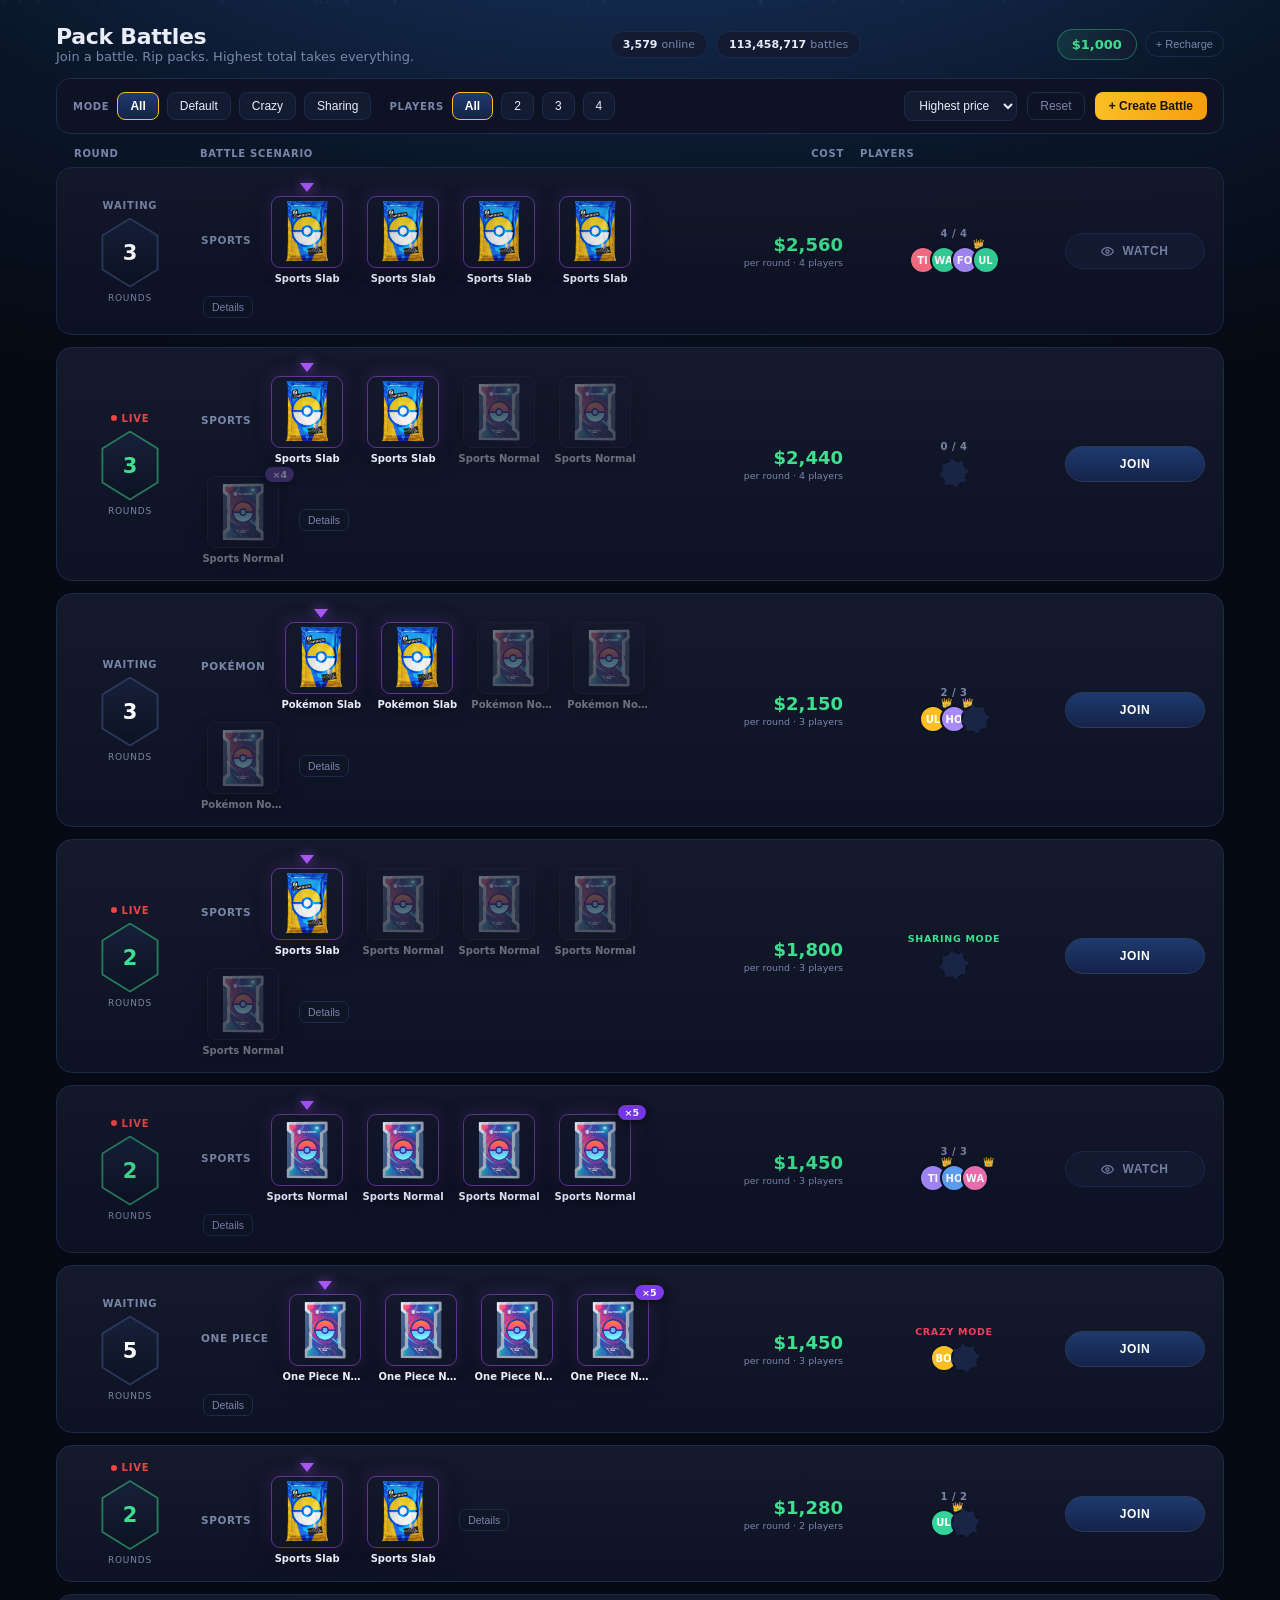
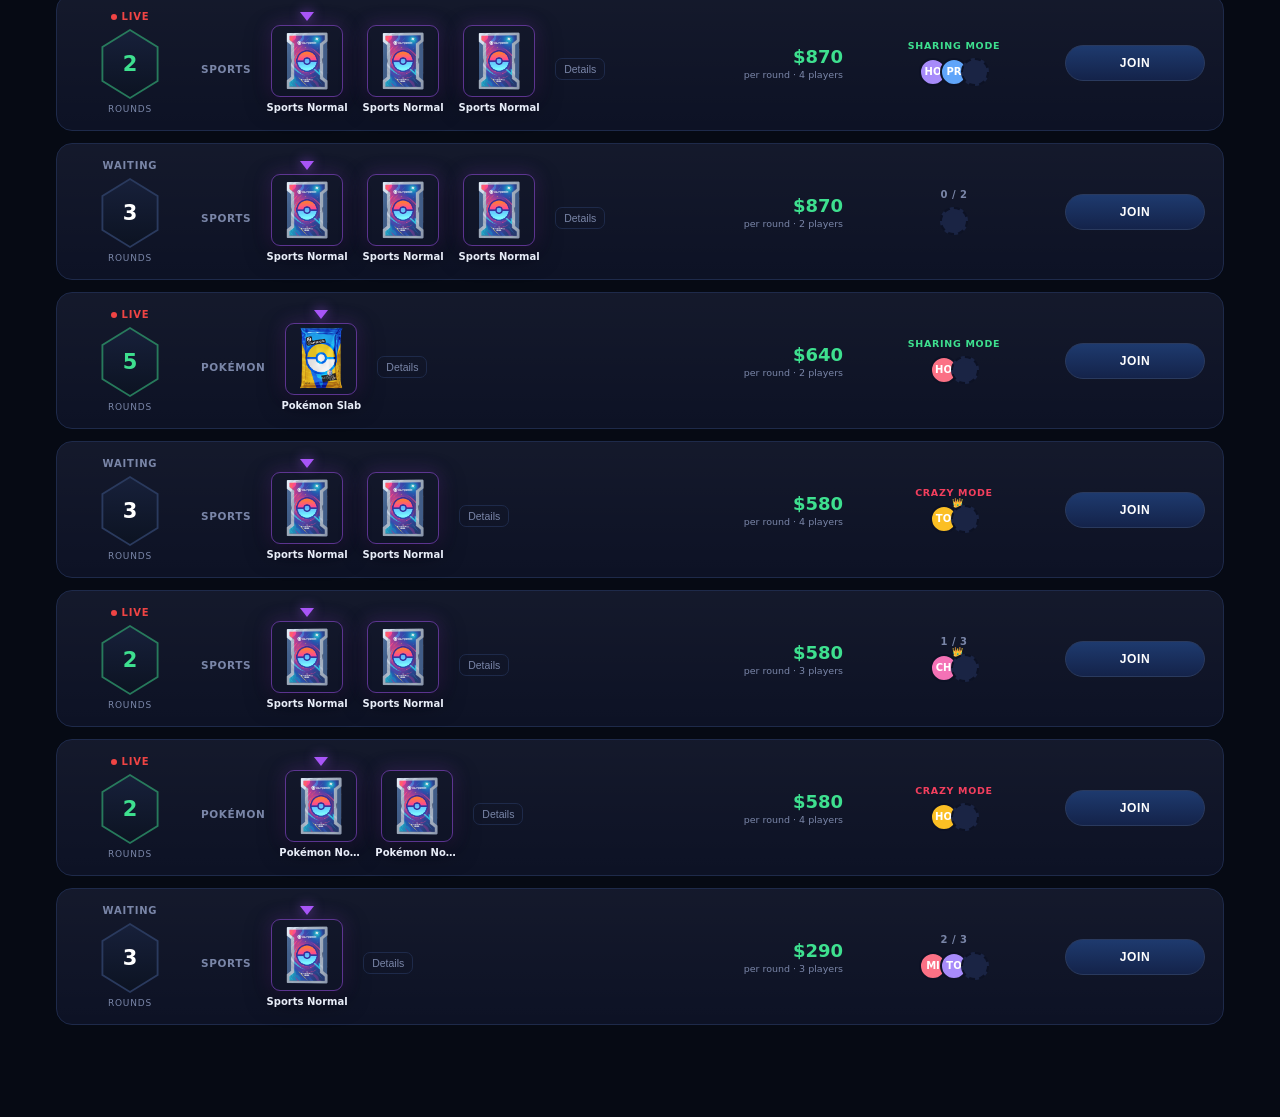
==== index.html @ 23f679aa "Create Battle (custom packs vs bots or invite room), Crazy mode lowest-total wins" ====
<!DOCTYPE html>
<html lang="en">
<head>
<meta charset="UTF-8" />
<meta name="viewport" content="width=device-width, initial-scale=1.0" />
<title>Courtyard — Pack Battles</title>
<link rel="stylesheet" href="style.css" />
</head>
<body>

<!-- Ambient background -->
<div class="ambient ambient-pokemon" id="ambient"></div>

<!-- Cinematic overlay (darken + vignette) -->
<div class="cinematic-overlay" id="cinematicOverlay"></div>

<!-- Screen-edge flash for big pulls -->
<div class="edge-flash" id="edgeFlash"></div>

<!-- CLOSER banner -->
<div class="closer-banner" id="closerBanner">CLOSER</div>

<!-- Round splash -->
<div class="round-splash" id="roundSplash"><div class="splash-text" id="splashText">ROUND 2</div></div>

<!-- Ambient particles -->
<div class="ambient-particles" id="ambientParticles"></div>

<!-- Music pulse indicator -->
<div class="music-pulse" id="musicPulse"><span style="animation-delay:0s"></span><span style="animation-delay:.2s"></span><span style="animation-delay:.4s"></span><span style="animation-delay:.1s"></span><span style="animation-delay:.3s"></span></div>

<!-- ============================================================
     LOBBY (Skin.Club-style battles list)
     ============================================================ -->
<div id="lobby">
  <div class="wrap">
    <div class="lobby-head">
      <div class="lobby-title">
        <h1>Pack Battles</h1>
        <div class="sub">Join a battle. Rip packs. Highest total takes everything.</div>
      </div>
      <div class="live-stats">
        <span class="stat-pill"><b id="statOnline">3,247</b>online</span>
        <span class="stat-pill"><b id="statBattles">113,458,703</b>battles</span>
      </div>
      <div style="display:flex;align-items:center;gap:8px;margin-left:auto">
        <span class="bankroll-pill"><span class="bankroll">$1,000</span></span>
        <button class="recharge-btn" id="rechargeBtn" title="Add $1,000 to your bankroll (POC)">+ Recharge</button>
      </div>
    </div>

    <div class="filterbar">
      <div class="fgroup" id="modeFilter">
        <span class="flabel">Mode</span>
        <button class="fbtn active" data-mode="all">All</button>
        <button class="fbtn" data-mode="default">Default</button>
        <button class="fbtn" data-mode="crazy">Crazy</button>
        <button class="fbtn" data-mode="sharing">Sharing</button>
      </div>
      <div class="fgroup" id="playersFilter">
        <span class="flabel">Players</span>
        <button class="fbtn active" data-pl="all">All</button>
        <button class="fbtn" data-pl="2">2</button>
        <button class="fbtn" data-pl="3">3</button>
        <button class="fbtn" data-pl="4">4</button>
      </div>
      <div class="sortbar">
        <select id="sortSel">
          <option value="high">Highest price</option>
          <option value="low">Lowest price</option>
          <option value="players">Most players</option>
        </select>
        <button class="reset-btn" id="resetFilters">Reset</button>
        <button class="create-btn" id="createBtn">+ Create Battle</button>
      </div>
    </div>

    <div class="btable-head"><span>Round</span><span>Battle scenario</span><span style="text-align:right">Cost</span><span>Players</span><span></span></div>
    <div id="brows"></div>
  </div>
</div>

<!-- ============================================================
     BATTLE ROOM
     ============================================================ -->
<div id="room" class="hidden">
  <div class="wrap">
    <div class="room-top">
      <button class="pf-btn" id="pfBtn">⚖ Provably Fair Data</button>
      <button class="btn ghost" id="backLobby">← Lobby</button>
      <span class="viewer-badge"><span class="dot-live"></span><span id="viewerCount">128 watching</span></span>
      <span class="bankroll-pill" style="margin-left:auto"><span class="bankroll">$1,000</span></span>
    </div>

    <div class="room-head">
      <div class="rh-block"><span class="rh-label">Rounds</span><span class="rh-value" id="rhRound">1 of 3</span></div>
      <div class="case-strip" id="caseStrip"></div>
      <div class="rh-block rh-cost"><span class="rh-label">Total cost</span><span class="rh-value" id="rhCost">$0</span></div>
    </div>

    <div class="arena cols-2" id="arena"></div>

    <div class="controls">
      <button class="btn ghost" id="autoBtn">⏸ Pause</button>
      <button class="btn ghost" id="muteBtn">🔊 Sound</button>
      <div class="speedbar">
        <button data-spd="1" class="active">1×</button>
        <button data-spd="2">2×</button>
        <button data-spd="4">Turbo</button>
      </div>
    </div>

    <div class="logwrap">
      <div class="loghead"><h3>Battle log</h3></div>
      <div class="log" id="log"></div>
    </div>
  </div>
</div>

<!-- ============================================================
     PEDESTAL (chase reveal)
     ============================================================ -->
<div class="pedestal-overlay" id="pedestalOverlay">
  <div class="pedestal-stage">
    <div class="pedestal-card" id="pedestalCard">
      <div class="slab-label-full"><span id="pedSetLabel">Pokémon TCG</span><span class="grade" id="pedGrade">10</span></div>
      <div class="card-art-area" id="pedArtArea"></div>
    </div>
    <div class="pedestal-base"></div>
    <div class="pedestal-info">
      <div class="pname-ped" id="pedName"></div>
      <div class="fmv" id="pedFMV"></div>
    </div>
  </div>
</div>

<!-- ============================================================
     ROUND RESULT BANNER
     ============================================================ -->
<div class="round-banner" id="roundBanner">
  <div class="rb-title" id="rbTitle">ROUND 1 — YOU WIN</div>
  <div class="rb-sub" id="rbSub"></div>
</div>

<!-- ============================================================
     MATCH END OVERLAY
     ============================================================ -->
<div id="overlay" class="overlay hidden">
  <div class="modal">
    <div class="big" id="ovTitle"></div>
    <div class="who" id="ovWho"></div>
    <p id="ovText"></p>
    <div class="takesall" id="ovTake"></div>
    <div id="ovBtns" style="display:flex;gap:10px;justify-content:center;margin-top:8px"></div>
  </div>
</div>

<!-- ============================================================
     BATTLE DETAILS MODAL (lobby)
     ============================================================ -->
<div id="detailModal" class="pf-wrap hidden">
  <div class="pf-panel detail-panel">
    <h3 id="detailTitle">Battle details</h3>
    <div id="detailBody"></div>
    <button class="btn ghost" id="detailClose" style="margin-top:14px">Close</button>
  </div>
</div>

<!-- ============================================================
     PROVABLY FAIR MODAL
     ============================================================ -->
<!-- CREATE BATTLE MODAL -->
<div id="createModal" class="pf-wrap hidden">
  <div class="pf-panel create-panel">
    <h2>Create Battle</h2>
    <p class="cf-sub">Pick your packs, then start instantly vs bots or open an invite room.</p>
    <div id="createBody"></div>
    <div style="display:flex;gap:10px;margin-top:16px;flex-wrap:wrap">
      <button class="btn" id="cfStart" style="margin-top:0;width:auto">Start vs Bots</button>
      <button class="btn ghost" id="cfInvite" style="width:auto;padding:14px 24px;font-size:15px">Create Invite Room</button>
    </div>
    <button class="btn ghost" id="cfClose">Cancel</button>
  </div>
</div>

<div id="pfModal" class="pf-wrap hidden">
  <div class="pf-panel">
    <h2>⚖ Provably Fair Data</h2>
    <p class="pf-seedrow">Battle seed: <code id="pfSeed">—</code></p>
    <p class="pf-note" id="pfModeNote"></p>
    <table class="pf-table">
      <thead><tr><th>Round (nonce)</th><th>Digest</th><th>Winner</th></tr></thead>
      <tbody id="pfRows"></tbody>
    </table>
    <p class="pf-note">Every card pulled in this battle is derived from <code style="background:var(--panel-2);border-radius:4px;padding:1px 5px">hash(seed + nonce)</code> — the seed is fixed before round 1 and each round uses a fresh nonce. No outcome can be altered after the fact, and every digest above can be recomputed from the pulls of that round.</p>
    <button class="btn ghost" id="pfClose">Close</button>
  </div>
</div>

<!-- Toast -->
<div class="toast" id="toast"></div>

<script src="app.js"></script>
</body>
</html>
---- style.css ----
/* ============================================================
   COURTYARD PACK BATTLES — Skin.Club-style battles UI
   (port of original cinematic CSS + new lobby/room styles)
   ============================================================ */
:root{
  --bg:#060a14; --panel:#0d1225; --panel-2:#131b33; --panel-3:#1a2444;
  --line:#1e2a4a; --line-light:#2a3a5e;
  --text:#e8edf8; --muted:#7a86a8; --green:#3ee08f;
  --a:#38bdf8; --b:#fb7185; --gold:#fbbf24; --chase-pink:#f472b6;
  --slab-border:#c8d4e6; --slab-label-bg:linear-gradient(180deg,#f0f4fa,#dce4f0);
  --shadow-deep:0 20px 60px rgba(0,0,0,.55);
}
*{box-sizing:border-box}
html,body{margin:0;height:100%}
body{
  background:var(--bg); color:var(--text);
  font-family:"Inter","Segoe UI",system-ui,-apple-system,sans-serif;
  min-height:100%; padding:0; overflow-x:hidden;
}
.wrap{max-width:1200px;margin:0 auto;padding:24px 16px 80px;position:relative;z-index:2}

/* ---------- AMBIENT BACKGROUND (category-themed) ---------- */
.ambient{position:fixed;inset:0;z-index:0;pointer-events:none;transition:background 1.2s ease,opacity .8s}
.ambient-pokemon{background:radial-gradient(ellipse 140% 90% at 50% -20%,#1a3a6e 0%,#0a1628 45%,var(--bg) 75%)}
.ambient-onepiece{background:radial-gradient(ellipse 140% 90% at 50% -20%,#4a1a1a 0%,#1a0e0e 45%,var(--bg) 75%)}
.ambient-sports{background:radial-gradient(ellipse 140% 90% at 50% -20%,#1a2a5a 0%,#0e1428 45%,var(--bg) 75%)}

/* ---------- TYPOGRAPHY ---------- */
h1{font-size:22px;font-weight:800;letter-spacing:-.3px;margin:0 0 6px}
.sub{color:var(--muted);font-size:13px;margin-bottom:20px}

/* ---------- PANELS / BUTTONS ---------- */
.card-panel{background:var(--panel);border:1px solid var(--line);border-radius:18px;padding:24px;box-shadow:var(--shadow-deep)}
.field{margin-bottom:18px}
.field label{display:block;font-size:11px;text-transform:uppercase;letter-spacing:.8px;color:var(--muted);margin-bottom:8px;font-weight:600}
.seg{display:flex;gap:6px;flex-wrap:wrap}
.seg button{flex:1;min-width:90px;background:var(--panel-2);border:1px solid var(--line);color:var(--text);
  border-radius:10px;padding:10px 14px;font-size:13px;font-weight:500;cursor:pointer;transition:.18s}
.seg button:hover{border-color:var(--line-light);background:var(--panel-3)}
.seg button.active{background:linear-gradient(180deg,#1e3a6e,#14234a);border-color:var(--gold);color:#fff;box-shadow:0 0 12px rgba(251,191,36,.15)}
.seg.small button{min-width:44px;padding:8px 0;font-variant-numeric:tabular-nums}
input[type=text]{width:100%;background:var(--panel-2);border:1px solid var(--line);color:var(--text);
  border-radius:10px;padding:10px 14px;font-size:14px;transition:border-color .2s}
input[type=text]:focus{outline:none;border-color:var(--a)}
.hint{font-size:11.5px;color:var(--muted);margin-top:6px;line-height:1.4}
.btn{background:linear-gradient(180deg,#3ee08f,#22b573);color:#06231a;border:none;border-radius:12px;
  padding:14px 24px;font-size:15px;font-weight:700;cursor:pointer;width:100%;margin-top:8px;transition:transform .15s,box-shadow .15s}
.btn:hover{transform:translateY(-1px);box-shadow:0 6px 24px rgba(62,224,143,.25)}
.btn.ghost{background:var(--panel-2);color:var(--text);border:1px solid var(--line);font-weight:500;margin-top:0;width:auto;padding:8px 14px;font-size:12px}
.btn.danger{background:#3a1420;color:#ff9db0;border:1px solid #6b2537;font-weight:600;width:auto;padding:8px 14px;font-size:12px;margin-top:0}

/* ============================================================
   LOBBY (Skin.Club battles list)
   ============================================================ */
.lobby-head{display:flex;align-items:center;gap:14px;flex-wrap:wrap;margin-bottom:14px}
.lobby-title h1{margin:0}
.lobby-title .sub{margin:0}
.live-stats{display:flex;gap:8px;margin-left:auto;flex-wrap:wrap}
.stat-pill{background:var(--panel-2);border:1px solid var(--line);border-radius:999px;padding:6px 12px;font-size:11px;color:var(--muted)}
.stat-pill b{color:var(--text);font-weight:700;margin-right:4px}

.bankroll-pill{display:flex;align-items:center;gap:8px;background:linear-gradient(90deg,rgba(62,224,143,.12),var(--panel-2));
  border:1px solid rgba(62,224,143,.35);border-radius:999px;padding:7px 14px;font-size:13px;font-weight:700;color:var(--green);
  font-variant-numeric:tabular-nums;transition:box-shadow .3s}
.bankroll-pill.bump-up{animation:bankUp .6s ease}
.bankroll-pill.bump-down{animation:bankDown .6s ease}
@keyframes bankUp{0%{box-shadow:0 0 0 0 rgba(62,224,143,.5)}100%{box-shadow:0 0 0 14px rgba(62,224,143,0)}}
@keyframes bankDown{0%{box-shadow:0 0 0 0 rgba(251,113,133,.5)}100%{box-shadow:0 0 0 14px rgba(251,113,133,0)}}
.recharge-btn{background:none;border:1px solid var(--line);color:var(--muted);border-radius:999px;padding:6px 10px;font-size:11px;cursor:pointer}
.recharge-btn:hover{border-color:var(--green);color:var(--green)}

/* ---------- FILTER BAR ---------- */
.filterbar{display:flex;align-items:center;gap:18px;flex-wrap:wrap;background:var(--panel);border:1px solid var(--line);
  border-radius:14px;padding:12px 16px;margin-bottom:14px}
.fgroup{display:flex;align-items:center;gap:8px}
.fgroup .flabel{font-size:10px;text-transform:uppercase;letter-spacing:.7px;color:var(--muted);font-weight:700}
.fbtn{background:var(--panel-2);border:1px solid var(--line);color:var(--text);border-radius:8px;padding:6px 12px;font-size:12px;cursor:pointer;transition:.15s}
.fbtn:hover{border-color:var(--line-light)}
.fbtn.active{background:linear-gradient(180deg,#1e3a6e,#14234a);border-color:var(--gold);color:#fff;font-weight:700}
.sortbar{display:flex;align-items:center;gap:10px;margin-left:auto}
.sortbar select{background:var(--panel-2);border:1px solid var(--line);color:var(--text);border-radius:8px;padding:6px 10px;font-size:12px}
.reset-btn{background:none;border:1px solid var(--line);color:var(--muted);border-radius:8px;padding:6px 12px;font-size:12px;cursor:pointer}
.reset-btn:hover{border-color:var(--b);color:var(--b)}

/* ---------- BATTLE TABLE ---------- */
.btable-head,.brow{display:grid;grid-template-columns:110px 1fr 130px 190px 140px;gap:16px;align-items:center}
.btable-head{padding:0 18px 8px;font-size:10px;text-transform:uppercase;letter-spacing:.7px;color:var(--muted);font-weight:700}
.brow{background:linear-gradient(180deg,rgba(255,255,255,.03),transparent),var(--panel);border:1px solid var(--line);border-radius:16px;
  padding:16px 18px;margin-bottom:12px;cursor:pointer;transition:border-color .2s,transform .15s,box-shadow .2s}
.brow:hover{border-color:var(--line-light);transform:translateY(-1px);box-shadow:0 10px 34px rgba(0,0,0,.4)}
.brow.locked{opacity:.95}

/* status column + hexagon round badge */
.b-status{display:flex;flex-direction:column;align-items:center;gap:2px}
.b-live{font-size:10px;font-weight:800;text-transform:uppercase;letter-spacing:.8px;color:#ef4444;display:inline-flex;align-items:center;gap:5px}
.b-live::before{content:"";width:6px;height:6px;border-radius:50%;background:#ef4444;animation:livePulse 2s ease infinite}
.b-waiting{font-size:10px;font-weight:800;text-transform:uppercase;letter-spacing:.8px;color:var(--muted)}
.hex{--hex:polygon(50% 0%,96% 25%,96% 75%,50% 100%,4% 75%,4% 25%);width:62px;height:70px;position:relative;
  display:flex;align-items:center;justify-content:center;margin-top:5px}
.hex::before{content:"";position:absolute;inset:0;background:var(--line-light);clip-path:var(--hex)}
.brow.live .hex::before{background:rgba(62,224,143,.5)}
.hex::after{content:"";position:absolute;inset:2px;background:linear-gradient(180deg,#17203a,#0c1322);clip-path:var(--hex)}
.hex span{position:relative;z-index:1;font-size:21px;font-weight:800;color:#fff}
.brow.live .hex span{color:var(--green)}
.hex-cap{font-size:9px;text-transform:uppercase;letter-spacing:.8px;color:var(--muted);margin-top:3px}

/* case tiles */
.b-scenario{display:flex;align-items:center;gap:12px;flex-wrap:wrap;min-width:0;padding-top:12px}
.scat{font-size:10.5px;font-weight:700;text-transform:uppercase;letter-spacing:.6px;color:var(--muted);margin-right:2px}
.case-tile{position:relative;display:flex;flex-direction:column;align-items:center;gap:5px;width:84px;transition:transform .15s}
.case-tile img{width:72px;height:72px;object-fit:cover;border-radius:9px;border:1px solid var(--line);
  box-shadow:0 8px 20px rgba(0,0,0,.5)}
.case-tile:not(.top){opacity:.42;filter:saturate(.55)}
.case-tile.top img{border-color:rgba(168,85,247,.5);box-shadow:0 8px 24px rgba(0,0,0,.55),0 0 18px rgba(168,85,247,.25)}
.tile-caret{position:absolute;top:-13px;left:50%;transform:translateX(-50%);width:0;height:0;z-index:2;
  border-left:7px solid transparent;border-right:7px solid transparent;border-top:9px solid #a855f7;
  filter:drop-shadow(0 0 6px rgba(168,85,247,.7))}
.qty-badge{position:absolute;top:-9px;right:-9px;z-index:2;background:#7c3aed;color:#fff;font-size:9.5px;font-weight:800;
  border-radius:999px;padding:2px 7px;box-shadow:0 2px 10px rgba(0,0,0,.6)}
.case-name{font-size:10px;font-weight:600;color:var(--text);white-space:nowrap;overflow:hidden;text-overflow:ellipsis;max-width:100%}
.details-btn{background:none;border:1px solid var(--line);color:var(--muted);border-radius:7px;font-size:10.5px;padding:4px 8px;cursor:pointer;margin-left:2px}
.details-btn:hover{border-color:var(--a);color:var(--a)}

.b-cost{text-align:right;font-variant-numeric:tabular-nums}
.b-cost .amt{font-size:18px;font-weight:800;color:var(--green)}
.b-cost .per{display:block;font-size:9.5px;color:var(--muted);margin-top:2px}

/* players column */
.b-players{display:flex;flex-direction:column;align-items:center;gap:7px}
.pfill{font-size:10px;color:var(--muted);letter-spacing:.5px;font-weight:600}
.mode-tag{font-size:9.5px;font-weight:800;text-transform:uppercase;letter-spacing:.7px}
.mode-tag.crazy{color:#f43f5e}
.mode-tag.sharing{color:var(--green)}
.avatars{display:flex;align-items:center}
.avatar{width:28px;height:28px;border-radius:50%;display:flex;align-items:center;justify-content:center;font-size:10px;font-weight:800;
  color:#fff;border:2px solid var(--panel);margin-left:-7px;position:relative}
.avatar:first-child{margin-left:0}
.avatar .crown{position:absolute;top:-9px;right:-7px;font-size:9px}
.avatar.empty{background:var(--panel-3)!important;border-style:dashed;color:transparent}

/* action button */
.action-btn{display:flex;align-items:center;justify-content:center;gap:8px;width:100%;
  background:linear-gradient(180deg,#1e3a6e,#14234a);border:1px solid var(--line-light);color:#fff;border-radius:999px;
  padding:10px 18px;font-size:12px;font-weight:700;text-transform:uppercase;letter-spacing:.6px;cursor:pointer;transition:.15s}
.action-btn.join:hover{box-shadow:0 0 14px rgba(62,224,143,.3);border-color:var(--green)}
.action-btn.watch{background:var(--panel-2);color:var(--muted);border-color:var(--line)}
.action-btn.watch:hover{color:var(--text);border-color:var(--line-light)}

/* ---------- DETAILS MODAL ---------- */
.detail-panel h3{margin:0 0 10px;font-size:15px}
.detail-row{display:flex;justify-content:space-between;font-size:13px;padding:7px 0;border-bottom:1px solid var(--line)}
.detail-row span:first-child{color:var(--muted)}
.mode-desc{font-size:12px;color:var(--muted);line-height:1.5;margin:12px 0;padding:10px 12px;background:var(--panel-2);border-radius:10px}

/* ---------- LOOT TABLE (battle details) ---------- */
#detailModal .pf-panel{max-width:680px}
.loot-block{margin-bottom:18px}
.loot-head{display:flex;align-items:center;gap:10px;font-size:13px;font-weight:700;margin-bottom:8px}
.loot-head img{width:42px;height:42px;object-fit:cover;border-radius:8px;border:1px solid var(--line)}
.loot-price{margin-left:auto;color:var(--green);font-variant-numeric:tabular-nums}
.loot-table{background:var(--panel-2);border:1px solid var(--line);border-radius:12px;overflow:hidden}
.loot-row{display:grid;grid-template-columns:104px 64px 96px 1fr;gap:10px;align-items:center;padding:8px 12px;font-size:12px}
.loot-row+.loot-row{border-top:1px solid var(--line)}
.loot-row.head{font-size:9.5px;text-transform:uppercase;letter-spacing:.6px;color:var(--muted);font-weight:700;background:rgba(255,255,255,.02)}
.loot-rar{display:flex;align-items:center;gap:6px;font-weight:700}
.loot-rar .dot{width:8px;height:8px;border-radius:50%;flex:none}
.loot-pct{font-variant-numeric:tabular-nums;font-weight:700;text-align:right}
.loot-range{color:var(--muted);font-variant-numeric:tabular-nums;text-align:right}
.loot-imgs{display:flex;align-items:center;gap:5px;overflow:hidden}
.loot-img{width:34px;height:46px;object-fit:cover;border-radius:5px;border:1px solid var(--line-light);background:#0b1220}
.loot-chip{font-size:9.5px;font-weight:700;color:var(--text);background:rgba(255,255,255,.05);border:1px solid var(--line-light);
  border-radius:6px;padding:4px 6px;white-space:nowrap;overflow:hidden;text-overflow:ellipsis}
.loot-ev{font-size:11px;color:var(--muted);margin-top:6px;font-variant-numeric:tabular-nums}

/* ---------- INVITE / HOSTED ---------- */
.invite-row{display:flex;align-items:center;gap:8px;flex-wrap:wrap;background:rgba(251,191,36,.08);border:1px solid rgba(251,191,36,.3);
  border-radius:10px;padding:10px 12px;margin-bottom:14px;font-size:12px}
.invite-row code{background:var(--panel-2);border:1px solid var(--line);border-radius:6px;padding:3px 8px;color:var(--gold);font-weight:700;letter-spacing:.5px}
.invite-note{width:100%;color:var(--muted);font-size:11px;margin-top:2px}
.brow.hosted{border-color:rgba(251,191,36,.45)}
.brow.hosted .hex-cap{color:var(--gold)}

/* ---------- CREATE BATTLE ---------- */
.create-btn{background:linear-gradient(90deg,#fbbf24,#f59e0b);border:none;color:#1a1204;border-radius:8px;padding:7px 14px;
  font-size:12px;font-weight:800;cursor:pointer;transition:.15s}
.create-btn:hover{box-shadow:0 0 16px rgba(251,191,36,.4)}
.cf-sub{color:var(--muted);font-size:12.5px;margin:0 0 14px}
.cf-group{display:flex;align-items:center;gap:12px;margin-bottom:12px}
.cf-label{font-size:10px;text-transform:uppercase;letter-spacing:.7px;color:var(--muted);font-weight:700;width:130px;flex:none}
.cf-btns{display:flex;gap:6px;flex-wrap:wrap}
.cf-row{display:flex;align-items:center;gap:8px;margin-bottom:8px}
.cf-row select{background:var(--panel-2);border:1px solid var(--line);color:var(--text);border-radius:8px;padding:7px 10px;font-size:12px}
.cf-x{color:var(--muted);font-weight:700}
.stepper{display:flex;align-items:center;border:1px solid var(--line);border-radius:8px;overflow:hidden}
.stepper button{background:var(--panel-2);border:none;color:var(--text);width:28px;height:30px;font-size:14px;cursor:pointer}
.stepper button:hover{background:var(--panel-3)}
.stepper span{min-width:30px;text-align:center;font-size:12px;font-weight:700;font-variant-numeric:tabular-nums}
.cf-del{background:none;border:1px solid var(--line);color:var(--muted);border-radius:8px;width:30px;height:30px;cursor:pointer}
.cf-del:hover{border-color:var(--b);color:var(--b)}
.cf-add{white-space:nowrap;flex:none}
.cf-summary{font-size:12px;color:var(--muted);background:var(--panel-2);border-radius:10px;padding:10px 12px;margin-bottom:4px;font-variant-numeric:tabular-nums}
.cf-summary b{color:var(--green)}

/* ============================================================
   BATTLE ROOM
   ============================================================ */
.room-top{display:flex;align-items:center;gap:10px;margin-bottom:14px;flex-wrap:wrap}
.pf-btn{background:var(--panel-2);border:1px solid var(--line-light);color:var(--text);border-radius:9px;padding:8px 14px;font-size:12px;font-weight:600;cursor:pointer}
.pf-btn:hover{border-color:var(--gold);color:var(--gold)}
.room-head{display:flex;align-items:center;gap:18px;flex-wrap:wrap;background:var(--panel);border:1px solid var(--line);
  border-radius:14px;padding:12px 16px;margin-bottom:16px}
.rh-block{display:flex;flex-direction:column;gap:2px}
.rh-label{font-size:9.5px;text-transform:uppercase;letter-spacing:.7px;color:var(--muted);font-weight:700}
.rh-value{font-size:14px;font-weight:800;font-variant-numeric:tabular-nums}
.case-strip{display:flex;gap:8px;flex-wrap:wrap;flex:1;min-width:200px}
.chip{display:inline-flex;align-items:center;gap:6px;background:var(--panel-2);border:1px solid var(--line);border-radius:8px;padding:4px 8px 4px 4px}
.chip img{width:26px;height:32px;object-fit:cover;border-radius:4px}
.chip .cname{font-size:11.5px;font-weight:600;white-space:nowrap}
.chip .qty{font-size:9px;font-weight:800;color:var(--gold);background:rgba(251,191,36,.12);border-radius:4px;padding:1px 4px;margin-left:2px}
.case-strip .chip{cursor:default}
.rh-cost{text-align:right;margin-left:auto}
.rh-cost .rh-value{color:var(--gold);font-size:17px}

/* ---------- ARENA LAYOUT (N players) ---------- */
.arena{display:grid;gap:14px;align-items:stretch}
.arena.cols-2{grid-template-columns:1fr 130px 1fr}
.arena.cols-3{grid-template-columns:repeat(3,1fr)}
.arena.cols-4{grid-template-columns:repeat(4,minmax(0,1fr))}
@media(max-width:1000px){.arena.cols-4{grid-template-columns:repeat(2,1fr)}}
@media(max-width:820px){.arena.cols-3,.arena.cols-4{grid-template-columns:1fr 1fr}}
@media(max-width:640px){.arena.cols-2,.arena.cols-3,.arena.cols-4{grid-template-columns:1fr}}

.player{background:var(--panel);border:1px solid var(--line);border-radius:18px;padding:16px;display:flex;flex-direction:column;min-height:360px;position:relative;overflow:hidden}
.player.lead{border-color:rgba(251,191,36,.5);box-shadow:0 0 0 2px rgba(251,191,36,.2),0 0 40px rgba(251,191,36,.08)}
.player.chaseflash{animation:chaseflash .8s ease}
@keyframes chaseflash{0%{box-shadow:0 0 0 5px rgba(251,191,36,.9),0 0 60px rgba(251,191,36,.4)}100%{box-shadow:none}}
.pname{font-size:13px;font-weight:700;display:flex;justify-content:space-between;align-items:center;gap:8px}
.pname .dot{width:10px;height:10px;border-radius:50%;display:inline-block;margin-right:8px;box-shadow:0 0 8px currentColor}
.pa{color:var(--a)} .pb{color:var(--b)} .pc{color:#a78bfa} .pd{color:#fbbf24}
.pname .crown-mini{font-size:11px}
.streak-badge{font-size:10px;font-weight:800;color:var(--gold);background:rgba(251,191,36,.12);border-radius:6px;padding:2px 7px;font-variant-numeric:tabular-nums}
.round-total{font-size:34px;font-weight:900;margin-top:10px;font-variant-numeric:tabular-nums;letter-spacing:.5px;text-shadow:0 2px 8px rgba(0,0,0,.5)}
.cum{color:var(--muted);font-size:11.5px;margin-top:2px}
.packs-left{margin-top:8px;font-size:11px;color:var(--muted);letter-spacing:.3px}

/* ---------- BOT STAGE ---------- */
.bot-stage{position:relative;height:170px;display:flex;align-items:center;justify-content:center;margin-bottom:6px}
.bot-pack{position:relative;width:92px;height:118px;border-radius:10px;overflow:hidden;box-shadow:0 8px 32px rgba(0,0,0,.5)}
.bot-pack img{width:100%;height:100%;object-fit:cover}
.bot-pack.ripping{animation:idleFloat 1s ease-in-out infinite}
.bot-stage .bot-tag{position:absolute;bottom:-4px;background:rgba(6,10,20,.85);border:1px solid var(--line);border-radius:7px;
  padding:3px 9px;font-size:10px;color:var(--muted);font-weight:600}

/* ============================================================
   PACK VISUALS — Real Product Images with Cut-Open Animation
   ============================================================ */
.pack-stage{position:relative;height:170px;display:flex;align-items:center;justify-content:center;margin-bottom:6px}
.pack{position:relative;width:120px;height:154px;border-radius:12px;z-index:1;perspective:800px;overflow:visible}

/* --- Pack IMAGE (full product photo as body) --- */
.pack-img{
  position:absolute;inset:0;border-radius:12px;overflow:hidden;z-index:1;
  box-shadow:0 8px 32px rgba(0,0,0,.5),0 2px 8px rgba(0,0,0,.3);
}
.pack-img img{width:100%;height:100%;object-fit:cover;border-radius:12px}

/* --- Pack LID (top portion that peels off — clips same image) --- */
.pack-lid{
  position:absolute;top:0;left:0;right:0;height:13%;border-radius:12px 12px 4px 4px;z-index:5;
  transform-origin:bottom center;transform-style:preserve-3d;overflow:hidden;
}
.pack-lid img{width:100%;height:auto;aspect-ratio:120/154;display:block;margin-top:0}

/* --- Pack BODY (bottom portion that stays — shows full image) --- */
.pack-body{
  position:absolute;top:12%;left:0;right:0;bottom:0;border-radius:4px 4px 12px 12px;z-index:2;
  overflow:hidden;box-shadow:0 8px 32px rgba(0,0,0,.5);
}
.pack-body img{width:100%;height:auto;aspect-ratio:120/154;display:block;margin-top:-17.5%}

/* --- Shimmer overlay (subtle foil effect on image) --- */
.shimmer{
  position:absolute;inset:-50%;width:200%;height:200%;
  background:linear-gradient(45deg,transparent 40%,rgba(255,255,255,.06) 45%,rgba(255,255,255,.1) 50%,rgba(255,255,255,.06) 55%,transparent 60%);
  animation:shimmerMove 4s ease-in-out infinite;transform:rotate(25deg);pointer-events:none;z-index:3;
}
@keyframes shimmerMove{0%,100%{transform:translateX(-30%) rotate(25deg)}50%{transform:translateX(30%) rotate(25deg)}}

/* --- Pack tag overlay --- */
.pack .tag-overlay{position:absolute;inset:0;display:flex;flex-direction:column;align-items:center;justify-content:center;z-index:10;
  font-weight:900;font-size:11px;letter-spacing:1.5px;color:#fff;text-shadow:0 1px 4px rgba(0,0,0,.7);transition:opacity .3s;pointer-events:none}
.pack .tag-overlay small{font-size:8px;font-weight:600;letter-spacing:.5px;opacity:.8;margin-top:4px}

/* --- Pack idle float --- */
.pack:not(.split):not(.bursting){animation:idleFloat 3s ease-in-out infinite}
@keyframes idleFloat{0%,100%{transform:translateY(0) rotate(0deg)}50%{transform:translateY(-4px) rotate(.5deg)}}

/* --- Pre-rip glow --- */
.pack.pre-rip{animation:idleFloat 3s ease-in-out infinite, preRipGlow 1.2s ease-in-out}
@keyframes preRipGlow{0%{filter:brightness(1)}50%{filter:brightness(1.4) drop-shadow(0 0 20px rgba(255,200,50,.4))}100%{filter:brightness(1)}}

/* --- CUT ANIMATION: lid peels off from top --- */
.pack.shake{animation:shake .35s ease}
@keyframes shake{0%,100%{transform:rotate(0) scale(1)}25%{transform:rotate(-3deg) translateX(-3px) scale(1.02)}50%{transform:rotate(3deg) translateX(3px) scale(1.03)}75%{transform:rotate(-2deg) scale(1.01)}}

.pack.split .pack-lid{
  animation:lidPeel .8s cubic-bezier(.3,1,.4,1) forwards;
}
@keyframes lidPeel{
  0%{transform:rotateX(0) translateY(0);opacity:1}
  30%{transform:rotateX(-20deg) translateY(-6px)}
  100%{transform:rotateX(-75deg) translateY(-40px) scale(.9);opacity:0}
}
.pack.split .pack-body{
  animation:bodyReveal .5s ease-out forwards;
}
@keyframes bodyReveal{
  0%{filter:brightness(1)}
  40%{filter:brightness(1.3)}
  100%{filter:brightness(1)}
}
/* Burst flash at cut line */
.pack.bursting::after{content:"";position:absolute;left:50%;top:13%;width:160px;height:40px;border-radius:50%;
  background:radial-gradient(ellipse,rgba(255,255,255,.5) 0%,transparent 70%);transform:translate(-50%,-50%) scale(0);opacity:1;z-index:8;animation:cutFlash .4s ease-out forwards}
@keyframes cutFlash{0%{transform:translate(-50%,-50%) scale(0);opacity:.9}100%{transform:translate(-50%,-50%) scale(2.5);opacity:0}}

/* ============================================================
   GRADED SLAB CARD FRAME (CGC/PSA Style)
   ============================================================ */
.hand{margin-top:12px;display:flex;flex-direction:column;gap:8px;overflow:auto;max-height:340px;padding-right:4px}
.hand::-webkit-scrollbar{width:4px}
.hand::-webkit-scrollbar-thumb{background:var(--line);border-radius:2px}

.cardrow{display:flex;align-items:center;gap:10px;background:var(--panel-2);
  border:1px solid var(--line);border-left:3px solid var(--c,#888);border-radius:10px;padding:8px 10px;
  animation:cardIn .5s cubic-bezier(.2,.85,.2,1)}
@keyframes cardIn{from{opacity:0;transform:translateY(-14px) scale(.92)}to{opacity:1;transform:none}}

/* --- Slab holder (mini version in hand) --- */
.slab-mini{position:relative;width:52px;height:62px;border-radius:6px;overflow:hidden;flex:none;
  background:#1a2030;border:1.5px solid var(--slab-border);box-shadow:0 2px 8px rgba(0,0,0,.4)}
.slab-mini .slab-label{position:absolute;top:0;left:0;right:0;height:16px;background:var(--slab-label-bg);
  display:flex;align-items:center;padding:0 4px;font-size:5.5px;font-weight:700;color:#3a4a6a;z-index:2}
.slab-mini .slab-art{position:absolute;top:16px;left:0;right:0;bottom:0;display:flex;align-items:center;justify-content:center;overflow:hidden}
.slab-mini .slab-art img{width:100%;height:100%;object-fit:cover}
.slab-mini .slab-art .mono{font-weight:900;font-size:20px;color:#fff;text-shadow:0 1px 3px #000}

/* --- Rarity tier animations --- */
.cardrow.t-uncommon{animation:cardInU .5s cubic-bezier(.2,.85,.2,1)}
.cardrow.t-rare{animation:cardInR .65s cubic-bezier(.2,.9,.2,1.05)}
.cardrow.t-epic{animation:cardInE .75s cubic-bezier(.2,.9,.2,1.08);box-shadow:0 0 16px -2px var(--c),0 0 40px -8px var(--c)}
.cardrow.t-chase{animation:cardInC 1s cubic-bezier(.18,1.1,.22,1.1);box-shadow:0 0 20px 0 var(--c),0 0 50px -4px var(--c)}
@keyframes cardInU{from{opacity:0;transform:translateY(12px) scale(.94)}to{opacity:1;transform:none}}
@keyframes cardInR{0%{opacity:0;transform:translateY(18px) scale(.88);filter:brightness(1.8)}45%{opacity:1}100%{opacity:1;transform:none;filter:brightness(1)}}
@keyframes cardInE{0%{opacity:0;transform:translateY(22px) scale(.84)}35%{opacity:1;transform:scale(1.05)}100%{transform:none}}
@keyframes cardInC{0%{opacity:0;transform:translateY(28px) scale(.78)}30%{opacity:1}45%{transform:scale(1.08)}62%{transform:scale(.99)}100%{transform:none}}

.cardrow .nm{flex:1;font-size:12px;font-weight:600;line-height:1.35;overflow:hidden;text-overflow:ellipsis}
.cardrow .rar{font-size:9px;text-transform:uppercase;letter-spacing:.5px;font-weight:700}
.val{font-variant-numeric:tabular-nums;font-weight:800;color:var(--green);white-space:nowrap;font-size:13px}
.val.pop{animation:pop .5s ease}
@keyframes pop{0%{transform:scale(1.4);filter:brightness(1.5)}100%{transform:scale(1)}}
.cardrow.big{border-left-color:var(--gold);background:linear-gradient(90deg,rgba(251,191,36,.15),var(--panel-2))}
.cardrow.big .val{color:var(--gold)}

/* --- Latest-pull highlight (bot grids) --- */
.cardrow.latest{border-color:var(--gold);box-shadow:0 0 12px rgba(251,191,36,.25)}

/* ============================================================
   PEDESTAL DISPLAY (Chase-tier full reveal)
   ============================================================ */
.pedestal-overlay{position:fixed;inset:0;z-index:100;display:flex;align-items:center;justify-content:center;
  background:rgba(4,6,12,.85);backdrop-filter:blur(6px);opacity:0;pointer-events:none;transition:opacity .4s}
.pedestal-overlay.active{opacity:1;pointer-events:auto}
.pedestal-stage{position:relative;display:flex;flex-direction:column;align-items:center;gap:20px}
.pedestal-card{position:relative;width:220px;height:300px;border-radius:14px;overflow:hidden;
  background:#0a0f1e;border:2px solid var(--slab-border);box-shadow:0 20px 60px rgba(0,0,0,.6),0 0 40px rgba(251,191,36,.15);
  animation:pedestalRise .8s cubic-bezier(.2,1.2,.3,1) forwards}
@keyframes pedestalRise{0%{transform:translateY(60px) scale(.7);opacity:0}100%{transform:translateY(0) scale(1);opacity:1}}
.pedestal-card .slab-label-full{position:absolute;top:0;left:0;right:0;height:42px;background:var(--slab-label-bg);
  display:flex;align-items:center;padding:0 10px;font-size:10px;font-weight:700;color:#3a4a6a;z-index:2}
.pedestal-card .slab-label-full .grade{margin-left:auto;font-size:18px;font-weight:900;color:#1a2a4a}
.pedestal-card .card-art-area{position:absolute;top:42px;left:0;right:0;bottom:0;display:flex;align-items:center;justify-content:center;background:#0d1525}
.pedestal-card .card-art-area img{width:90%;height:85%;object-fit:cover;border-radius:6px}
.pedestal-card .card-art-area .mono{font-weight:900;font-size:60px;color:#fff;text-shadow:0 2px 8px #000}
.pedestal-base{width:180px;height:36px;border-radius:50%;background:radial-gradient(ellipse,rgba(200,212,230,.15) 0%,transparent 70%);
  position:relative;margin-top:-10px}
.pedestal-base::after{content:"";position:absolute;inset:8px 40px;border-radius:50%;background:linear-gradient(180deg,rgba(200,212,230,.08),transparent)}
.pedestal-info{text-align:center}
.pedestal-info .pname-ped{font-size:16px;font-weight:700;margin-bottom:4px}
.pedestal-info .fmv{font-size:22px;font-weight:900;color:var(--gold);font-variant-numeric:tabular-nums}

/* ============================================================
   VS COLUMN / ROUND INFO
   ============================================================ */
.vs{display:flex;flex-direction:column;align-items:center;justify-content:center;text-align:center;padding:0 4px}
.vs .sign{font-size:48px;font-weight:900;background:linear-gradient(180deg,var(--a),var(--b));
  -webkit-background-clip:text;background-clip:text;color:transparent;letter-spacing:2px;text-shadow:none}
.score{display:flex;gap:12px;font-size:32px;font-weight:900;margin-top:8px}
.score span{color:var(--muted)} .score .a{color:var(--a)} .score .b{color:var(--b)}
.roundlbl{font-size:11px;color:var(--muted);margin-top:8px;text-transform:uppercase;letter-spacing:.7px}
.leader-tag{margin-top:8px;font-size:11px;color:var(--gold);min-height:14px;font-weight:600}

/* ---------- LOG ---------- */
.logwrap{margin-top:18px;background:var(--panel);border:1px solid var(--line);border-radius:16px;padding:14px}
.loghead{display:flex;justify-content:space-between;align-items:center;margin-bottom:10px}
.loghead h3{margin:0;font-size:12px;text-transform:uppercase;letter-spacing:.7px;color:var(--muted)}
.log{max-height:260px;overflow:auto;display:flex;flex-direction:column;gap:5px;padding-right:4px}
.log::-webkit-scrollbar{width:3px}
.log::-webkit-scrollbar-thumb{background:var(--line);border-radius:2px}
.logrow{display:flex;align-items:center;gap:8px;font-size:12px;background:var(--panel-2);border-radius:7px;padding:6px 9px}
.tagname{font-weight:700;white-space:nowrap;overflow:hidden;text-overflow:ellipsis}
.logrow .lnm{flex:1;overflow:hidden;text-overflow:ellipsis;white-space:nowrap}
.logrow .lval{color:var(--green);font-weight:700;font-variant-numeric:tabular-nums}
.lognote{display:flex;justify-content:center;font-size:12px;color:var(--gold);padding:3px;font-style:italic}

/* ---------- CONTROLS ---------- */
.controls{display:flex;gap:10px;flex-wrap:wrap;margin-top:18px;align-items:center}
.speedbar{display:flex;gap:6px;margin-left:auto}
.speedbar button{background:var(--panel-2);border:1px solid var(--line);color:var(--muted);border-radius:8px;padding:6px 9px;font-size:12px;cursor:pointer;transition:.15s}
.speedbar button.active{color:#fff;border-color:var(--gold)}

/* ---------- OVERLAY (Match End) ---------- */
.overlay{position:fixed;inset:0;background:rgba(4,6,12,.8);backdrop-filter:blur(4px);
  display:flex;align-items:center;justify-content:center;padding:20px;z-index:50}
.modal{background:var(--panel);border:1px solid var(--line-light);border-radius:20px;padding:32px;max-width:480px;text-align:center;animation:cardIn .4s ease;box-shadow:var(--shadow-deep)}
.modal .big{font-size:28px;font-weight:900;margin-bottom:8px}
.modal .who{color:var(--gold);font-size:15px;font-weight:600}
.modal p{color:var(--muted);margin:12px 0;font-size:14px;line-height:1.5}
.modal .takesall{font-size:22px;color:var(--green);font-weight:900;margin:16px 0}
.hidden{display:none!important}

/* ---------- PARTICLES ---------- */
.particle{position:fixed;z-index:99;pointer-events:none;border-radius:50%;will-change:transform,opacity}

/* ============================================================
   CINEMATIC EFFECTS — Screen Darken, Zoom, Flash, Closer
   ============================================================ */
.cinematic-overlay{position:fixed;inset:0;z-index:40;pointer-events:none;opacity:0;transition:opacity .5s ease}
.cinematic-overlay.active{opacity:1}
.cinematic-overlay::before{content:"";position:absolute;inset:0;background:radial-gradient(ellipse 60% 50% at 50% 40%,transparent 30%,rgba(4,6,12,.85) 100%)}
.cinematic-overlay::after{content:"";position:absolute;inset:0;background:radial-gradient(ellipse 40% 35% at 50% 40%,transparent 20%,rgba(4,6,12,.95) 80%);opacity:0}
.cinematic-overlay.deep::after{opacity:1}

/* --- Pack zoom during cinematic --- */
.pack-stage.zoomed .pack{transform:scale(1.35)!important;transition:transform .5s cubic-bezier(.2,1,.3,1)}

/* --- Screen-edge flash (big pulls) --- */
.edge-flash{position:fixed;inset:0;z-index:45;pointer-events:none;opacity:0}
.edge-flash.active{animation:edgeFlash .6s ease-out}
@keyframes edgeFlash{0%{opacity:1;box-shadow:inset 0 0 80px 20px rgba(251,191,36,.4)}100%{opacity:0;box-shadow:inset 0 0 80px 20px transparent}}
.edge-flash.chase.active{animation:edgeFlashChase .8s ease-out}
@keyframes edgeFlashChase{0%{opacity:1;box-shadow:inset 0 0 120px 40px rgba(244,114,182,.5)}100%{opacity:0;box-shadow:inset 0 0 120px 40px transparent}}

/* --- CLOSER banner --- */
.closer-banner{position:fixed;top:12%;left:50%;transform:translateX(-50%) scale(0);z-index:48;pointer-events:none;
  font-size:42px;font-weight:900;letter-spacing:4px;text-transform:uppercase;
  background:linear-gradient(90deg,var(--a),var(--gold),var(--b));-webkit-background-clip:text;background-clip:text;color:transparent;
  filter:drop-shadow(0 2px 12px rgba(251,191,36,.4))}
.closer-banner.show{animation:closerPop 1.2s cubic-bezier(.2,1.5,.3,1) forwards}
@keyframes closerPop{0%{transform:translateX(-50%) scale(0);opacity:0}30%{transform:translateX(-50%) scale(1.1);opacity:1}70%{transform:translateX(-50%) scale(1);opacity:1}100%{transform:translateX(-50%) scale(.95);opacity:0}}

/* --- AMBIENT FLOATING PARTICLES (CSS-only) --- */
.ambient-particles{position:fixed;inset:0;z-index:1;pointer-events:none;overflow:hidden}
.ambient-particles span{position:absolute;width:3px;height:3px;border-radius:50%;background:rgba(255,255,255,.15);
  animation:particleDrift linear infinite}
@keyframes particleDrift{0%{transform:translateY(100vh) scale(0);opacity:0}10%{opacity:1}90%{opacity:1}100%{transform:translateY(-10vh) scale(1);opacity:0}}

/* --- PACK RESISTANCE HOLD (brief pause before peel) --- */
.pack.resist .pack-lid{animation:resistJitter .4s ease}
@keyframes resistJitter{0%,100%{transform:translateY(0)}25%{transform:translateY(-2px)}50%{transform:translateY(1px)}75%{transform:translateY(-1px)}}

/* ============================================================
   NEW FEATURES — Stack, Sticker, Card Back, Splash, Viewer,
   Heat Glow, 3D Tilt, Cascade, Music Pulse
   ============================================================ */
.pack-stack{position:absolute;right:-14px;top:8px;z-index:0;display:flex;flex-direction:column-reverse;gap:2px}
.pack-stack .stack-pack{width:36px;height:46px;border-radius:5px;overflow:hidden;opacity:.7;transform:scale(.9);box-shadow:0 2px 8px rgba(0,0,0,.4)}
.pack-stack .stack-pack img{width:100%;height:100%;object-fit:cover}

/* --- SEALED STICKER (peels with lid) --- */
.sealed-sticker{position:absolute;top:4px;right:6px;width:28px;height:18px;border-radius:3px;z-index:6;
  background:linear-gradient(135deg,rgba(200,220,255,.3),rgba(255,255,255,.15));border:1px solid rgba(255,255,255,.3);
  display:flex;align-items:center;justify-content:center;font-size:6px;font-weight:800;letter-spacing:.5px;color:rgba(255,255,255,.7);text-transform:uppercase}

/* --- CARD BACK FLIP --- */
.cardrow .slab-mini{position:relative}
.cardrow .card-back{position:absolute;inset:0;border-radius:6px;background:linear-gradient(135deg,#1a3a6e,#0e2a5a);
  display:flex;align-items:center;justify-content:center;font-size:18px;z-index:5;transition:transform .4s,opacity .4s}
.cardrow .card-back.flipped{transform:rotateY(90deg);opacity:0}

/* --- ROUND SPLASH --- */
.round-splash{position:fixed;inset:0;z-index:46;display:flex;align-items:center;justify-content:center;pointer-events:none;opacity:0}
.round-splash.active{animation:roundSplash 1.5s cubic-bezier(.2,1,.3,1) forwards}
@keyframes roundSplash{0%{opacity:0;transform:scale(2)}20%{opacity:1;transform:scale(1)}80%{opacity:1;transform:scale(1)}100%{opacity:0;transform:scale(.9)}}
.round-splash .splash-text{font-size:64px;font-weight:900;letter-spacing:6px;text-transform:uppercase;
  background:linear-gradient(90deg,var(--a),var(--gold),var(--b));-webkit-background-clip:text;background-clip:text;color:transparent;
  filter:drop-shadow(0 2px 12px rgba(251,191,36,.3))}

/* --- LIVE VIEWER COUNTER --- */
.viewer-badge{display:flex;align-items:center;gap:5px;font-size:11px;color:var(--muted);font-weight:500}
.viewer-badge .dot-live{width:6px;height:6px;border-radius:50%;background:#ef4444;animation:livePulse 2s ease infinite}
@keyframes livePulse{0%,100%{opacity:1}50%{opacity:.4}}

/* --- RARITY HEAT GLOW (pack intensifies) --- */
.pack.heat-1{filter:brightness(1.05)}
.pack.heat-2{filter:brightness(1.1) drop-shadow(0 0 8px rgba(255,160,0,.2))}
.pack.heat-3{filter:brightness(1.15) drop-shadow(0 0 14px rgba(255,100,0,.35))}
.pack.heat-4{filter:brightness(1.2) drop-shadow(0 0 20px rgba(255,50,0,.5))}

/* --- MOUSE TRACKING 3D TILT --- */
.pack.tiltable{transition:transform .1s ease-out}

/* --- MATCH-END CARD CASCADE --- */
.cascade-card{position:fixed;z-index:60;pointer-events:none;border-radius:8px;overflow:hidden;
  box-shadow:0 4px 20px rgba(0,0,0,.5)}

/* --- AMBIENT MUSIC (visual pulse indicator) --- */
.music-pulse{position:fixed;bottom:12px;left:50%;transform:translateX(-50%);z-index:4;display:flex;gap:3px;align-items:flex-end;height:16px}
.music-pulse span{width:3px;background:var(--gold);border-radius:1px;animation:musicBar 1.2s ease-in-out infinite alternate}
@keyframes musicBar{0%{height:4px}100%{height:14px}}

/* ============================================================
   ROUND RESULT BANNER (between rounds)
   ============================================================ */
.round-banner{position:fixed;top:38%;left:50%;transform:translate(-50%,-50%) scale(.8);z-index:47;pointer-events:none;
  background:rgba(10,15,30,.92);border:1px solid var(--line-light);border-radius:18px;padding:22px 34px;text-align:center;
  opacity:0;transition:opacity .3s,transform .3s;box-shadow:var(--shadow-deep)}
.round-banner.show{opacity:1;transform:translate(-50%,-50%) scale(1)}
.round-banner .rb-title{font-size:24px;font-weight:900;letter-spacing:1px}
.round-banner .rb-title.win{color:var(--green)}
.round-banner .rb-title.lose{color:var(--b)}
.round-banner .rb-sub{font-size:12px;color:var(--muted);margin-top:6px;font-variant-numeric:tabular-nums}

/* ============================================================
   PROVABLY FAIR MODAL
   ============================================================ */
.pf-wrap{position:fixed;inset:0;z-index:80;background:rgba(4,6,12,.75);backdrop-filter:blur(4px);
  display:flex;align-items:center;justify-content:center;padding:20px}
.pf-panel{background:var(--panel);border:1px solid var(--line-light);border-radius:18px;padding:26px;max-width:520px;width:100%;
  box-shadow:var(--shadow-deep);text-align:left;max-height:calc(100vh - 40px);overflow-y:auto}
.pf-panel h2{margin:0 0 4px;font-size:18px}
.pf-seedrow{font-size:13px;color:var(--muted);margin:14px 0}
.pf-seedrow code{background:var(--panel-2);border:1px solid var(--line);border-radius:6px;padding:3px 8px;color:var(--gold);font-weight:700;letter-spacing:.5px}
.pf-table{width:100%;border-collapse:collapse;margin:14px 0;font-size:12px}
.pf-table th{text-align:left;font-size:9.5px;text-transform:uppercase;letter-spacing:.6px;color:var(--muted);padding:6px 8px;border-bottom:1px solid var(--line)}
.pf-table td{padding:7px 8px;border-bottom:1px solid var(--line);font-variant-numeric:tabular-nums}
.pf-table td.digest{color:var(--a);font-family:ui-monospace,Menlo,Consolas,monospace;font-size:11px}
.pf-note{font-size:12px;color:var(--muted);line-height:1.55;margin:14px 0}

/* ---------- TOAST ---------- */
.toast{position:fixed;bottom:26px;left:50%;transform:translateX(-50%);z-index:90;background:var(--panel-3);
  border:1px solid var(--line-light);border-radius:10px;padding:10px 18px;font-size:13px;font-weight:600;
  opacity:0;transition:opacity .25s,transform .25s;pointer-events:none}
.toast.show{opacity:1}
.toast.warn{border-color:var(--b);color:#ffb3c0}

/* ---------- RESPONSIVE ---------- */
@media(max-width:900px){
  .btable-head{display:none}
  .brow{grid-template-columns:1fr;gap:12px}
  .b-status{flex-direction:row;align-items:center;gap:8px}
  .hex{margin-top:0}
  .action-btn{justify-self:start;width:auto;padding:9px 22px}
  .b-cost{text-align:left;display:flex;align-items:baseline;gap:6px}
  .b-players{flex-direction:row;align-items:center}
}
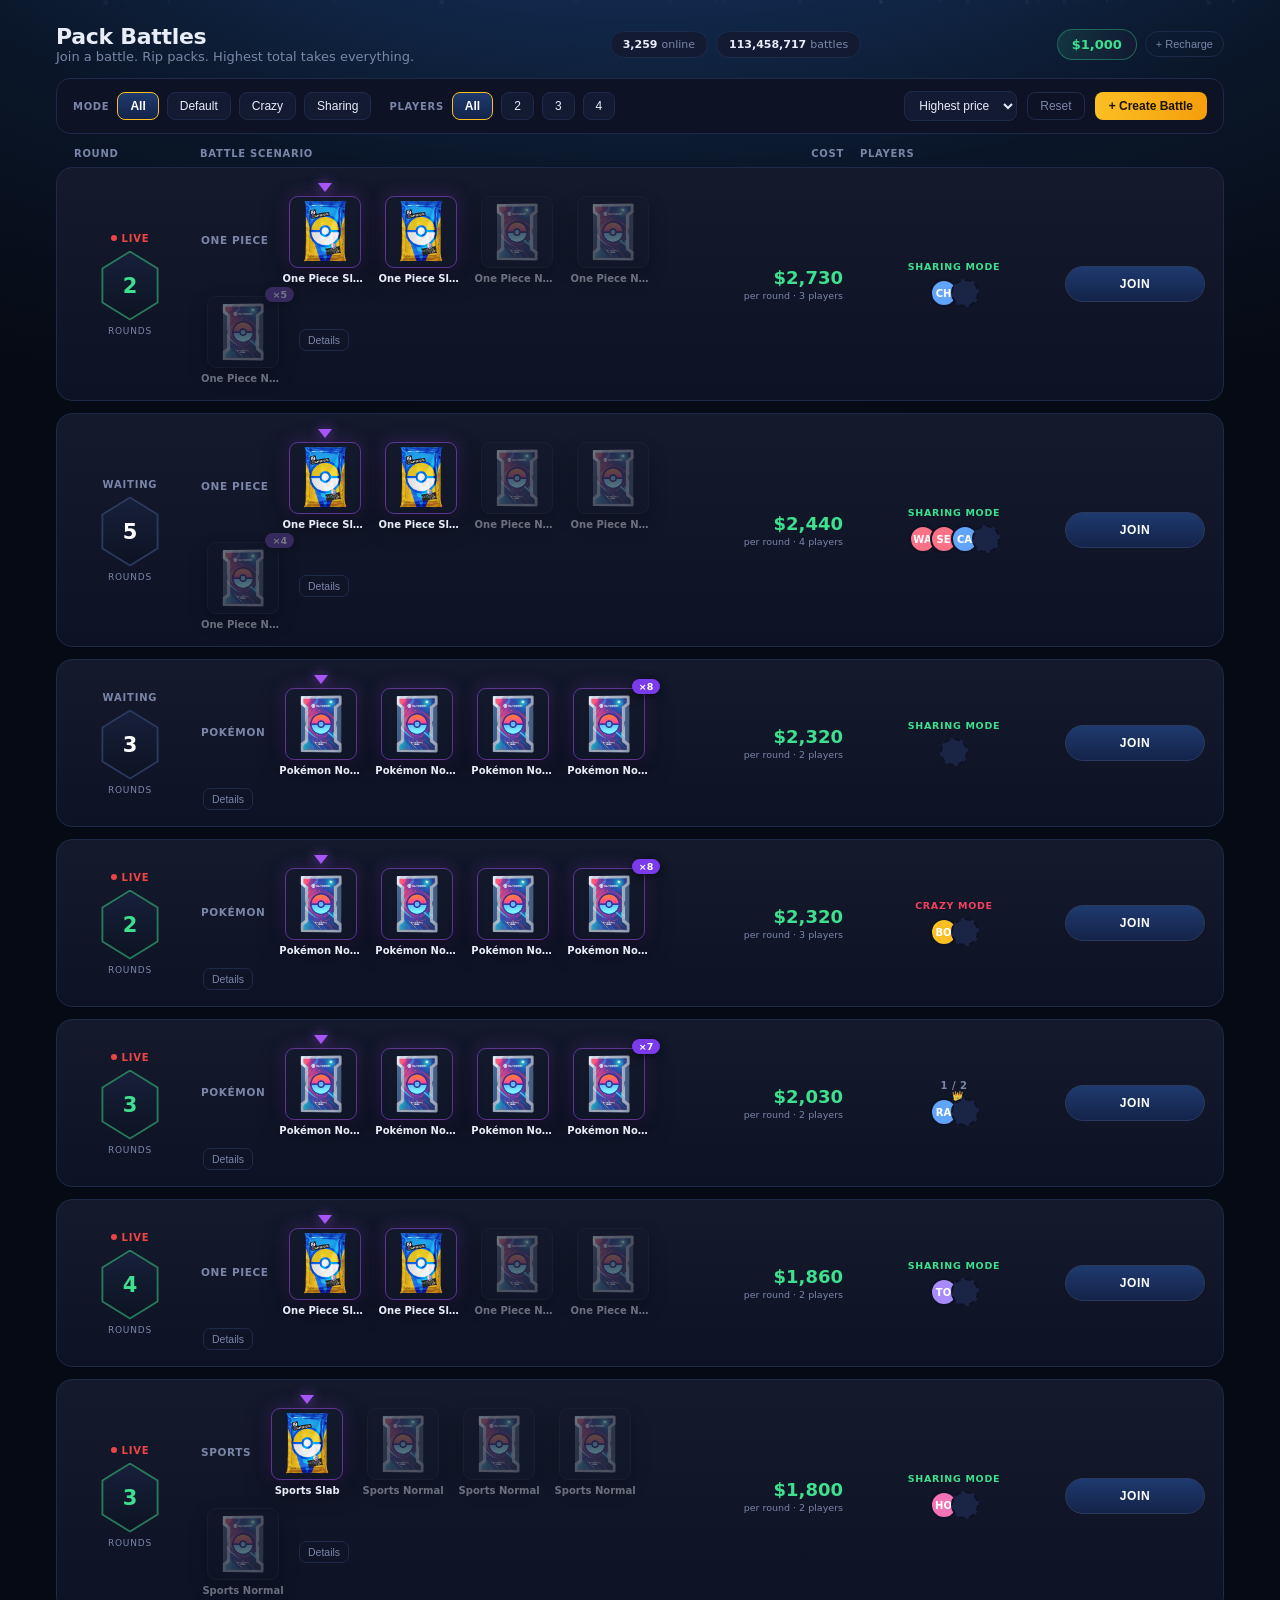
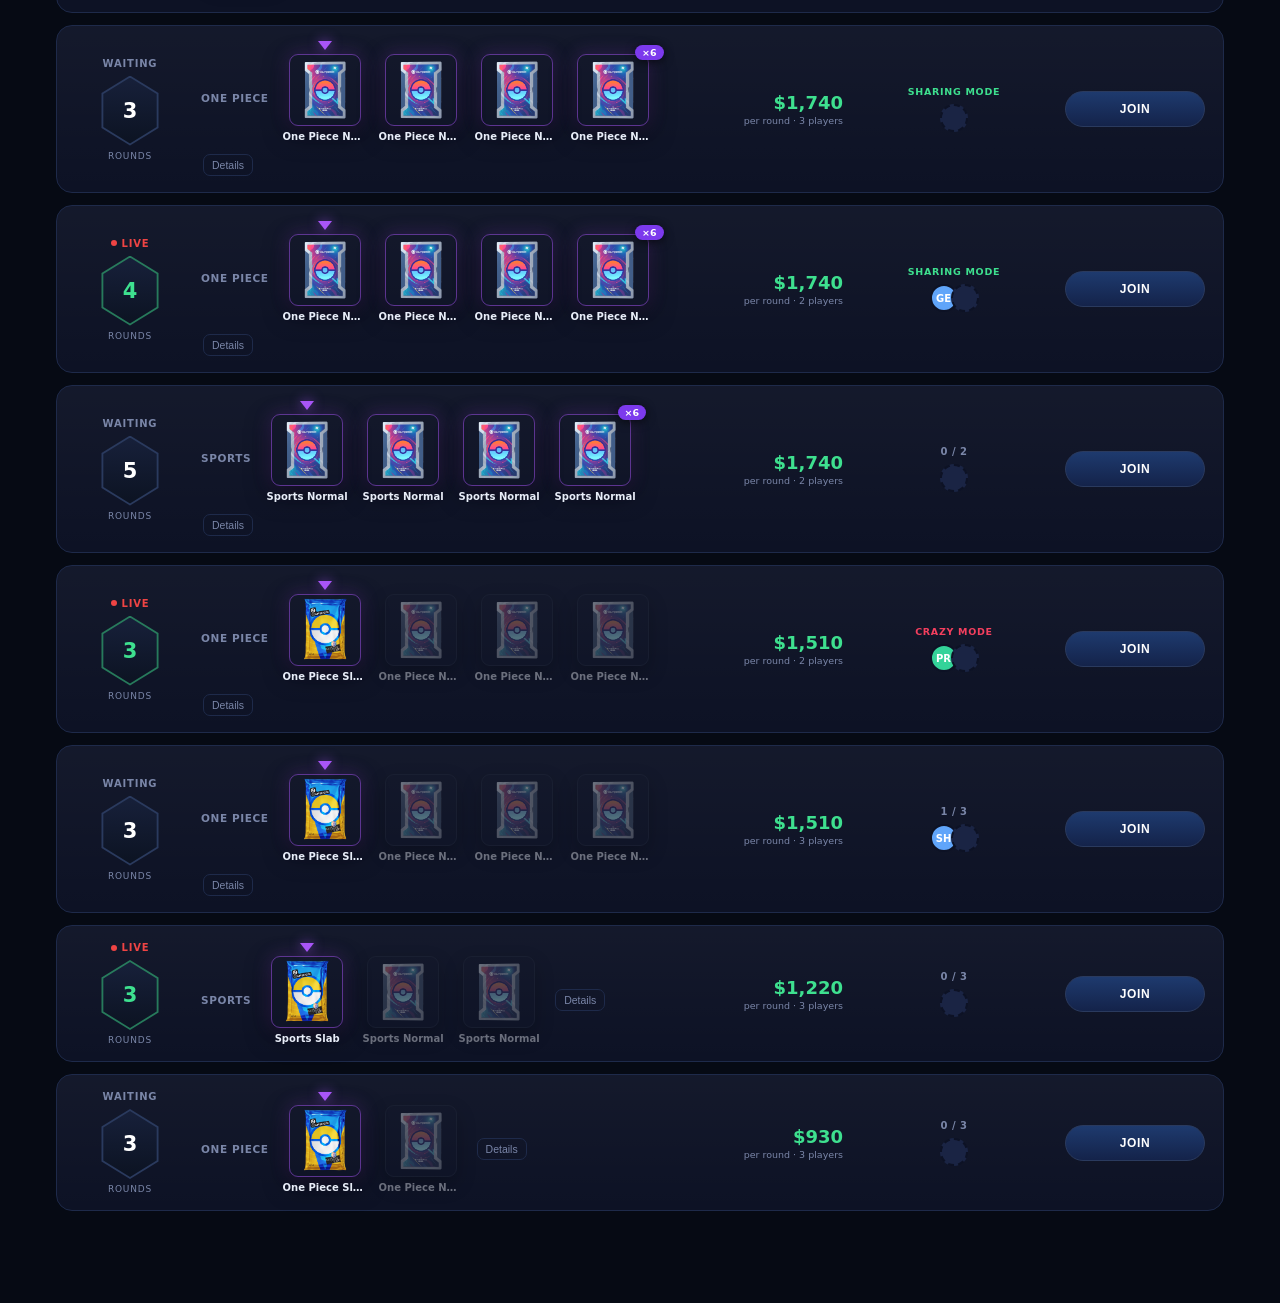
==== commit 0bb03413: "Remove all Courtyard text references" ====
--- a/index.html
+++ b/index.html
@@ -3,7 +3,7 @@
 <head>
 <meta charset="UTF-8" />
 <meta name="viewport" content="width=device-width, initial-scale=1.0" />
-<title>Courtyard — Pack Battles</title>
+<title>Pack Battles</title>
 <link rel="stylesheet" href="style.css" />
 </head>
 <body>
--- a/style.css
+++ b/style.css
@@ -1,5 +1,5 @@
 /* ============================================================
-   COURTYARD PACK BATTLES — Skin.Club-style battles UI
+   PACK BATTLES — Skin.Club-style battles UI
    (port of original cinematic CSS + new lobby/room styles)
    ============================================================ */
 :root{
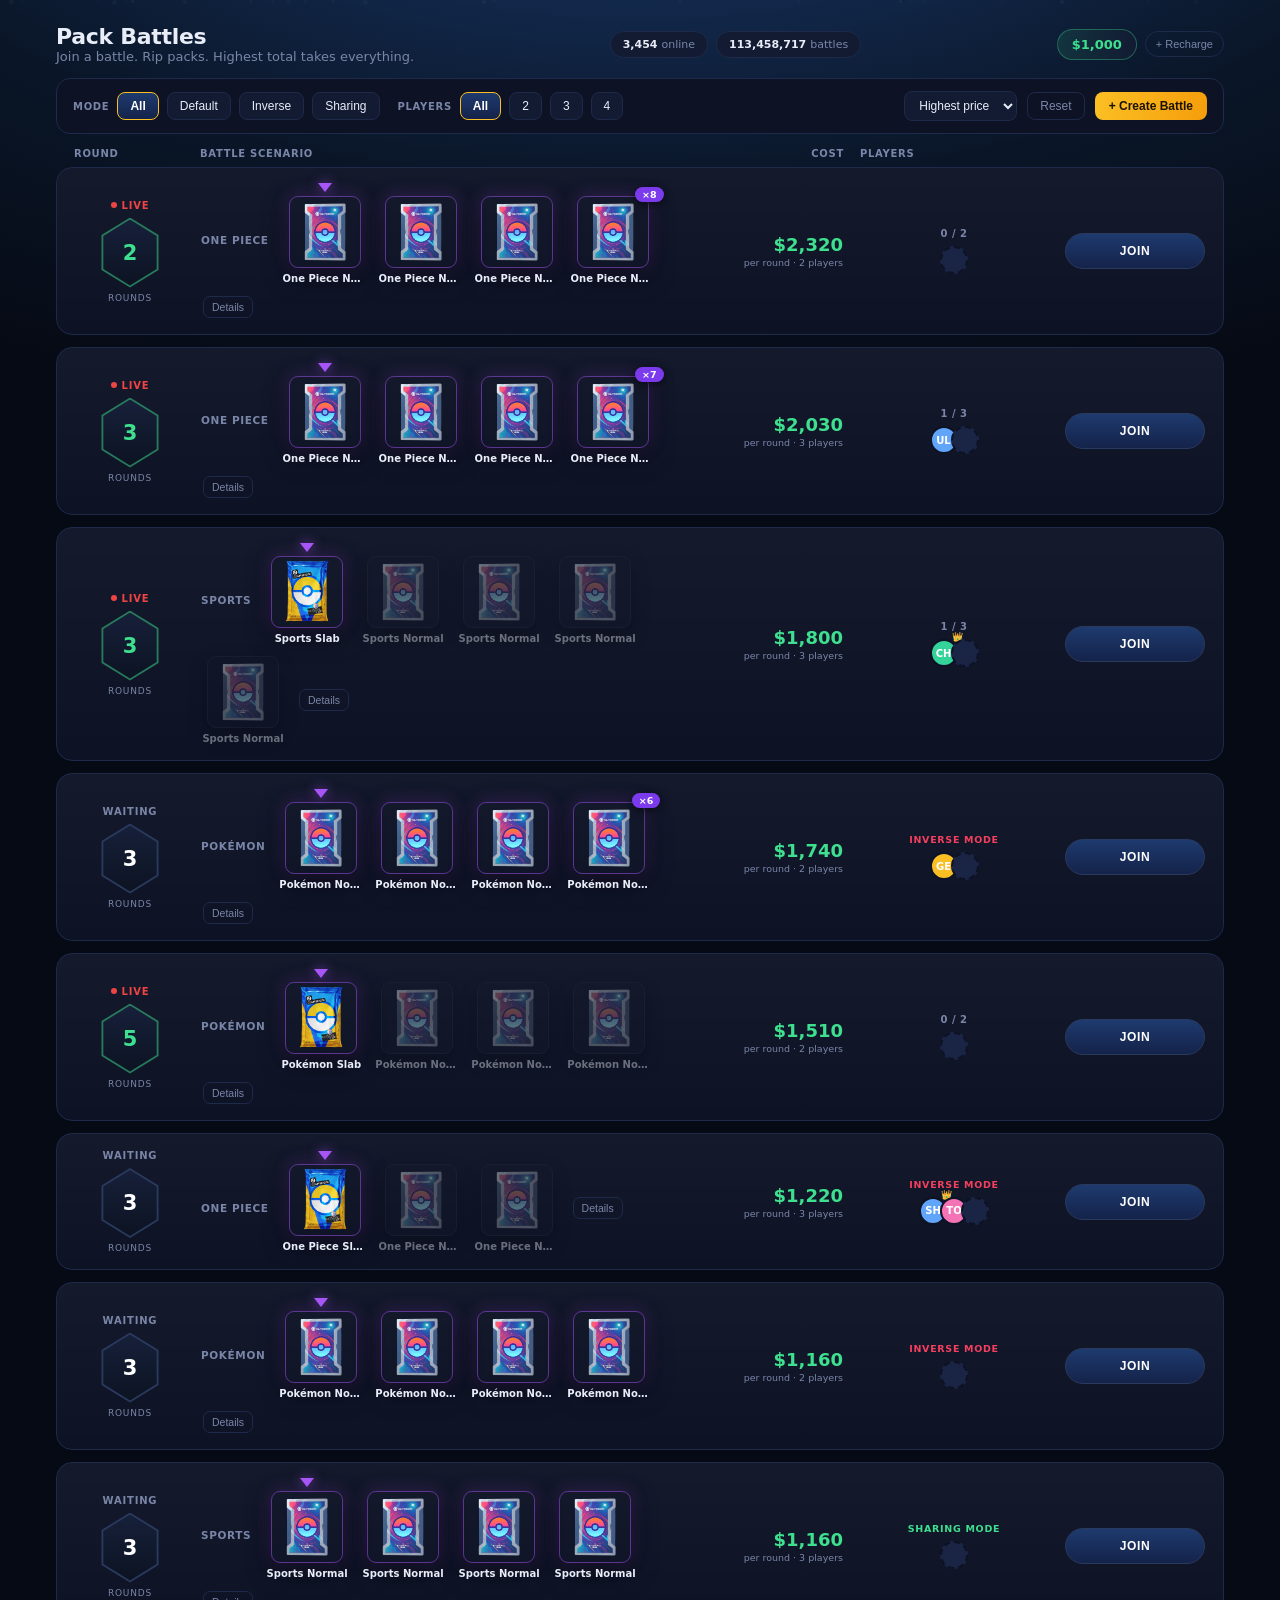
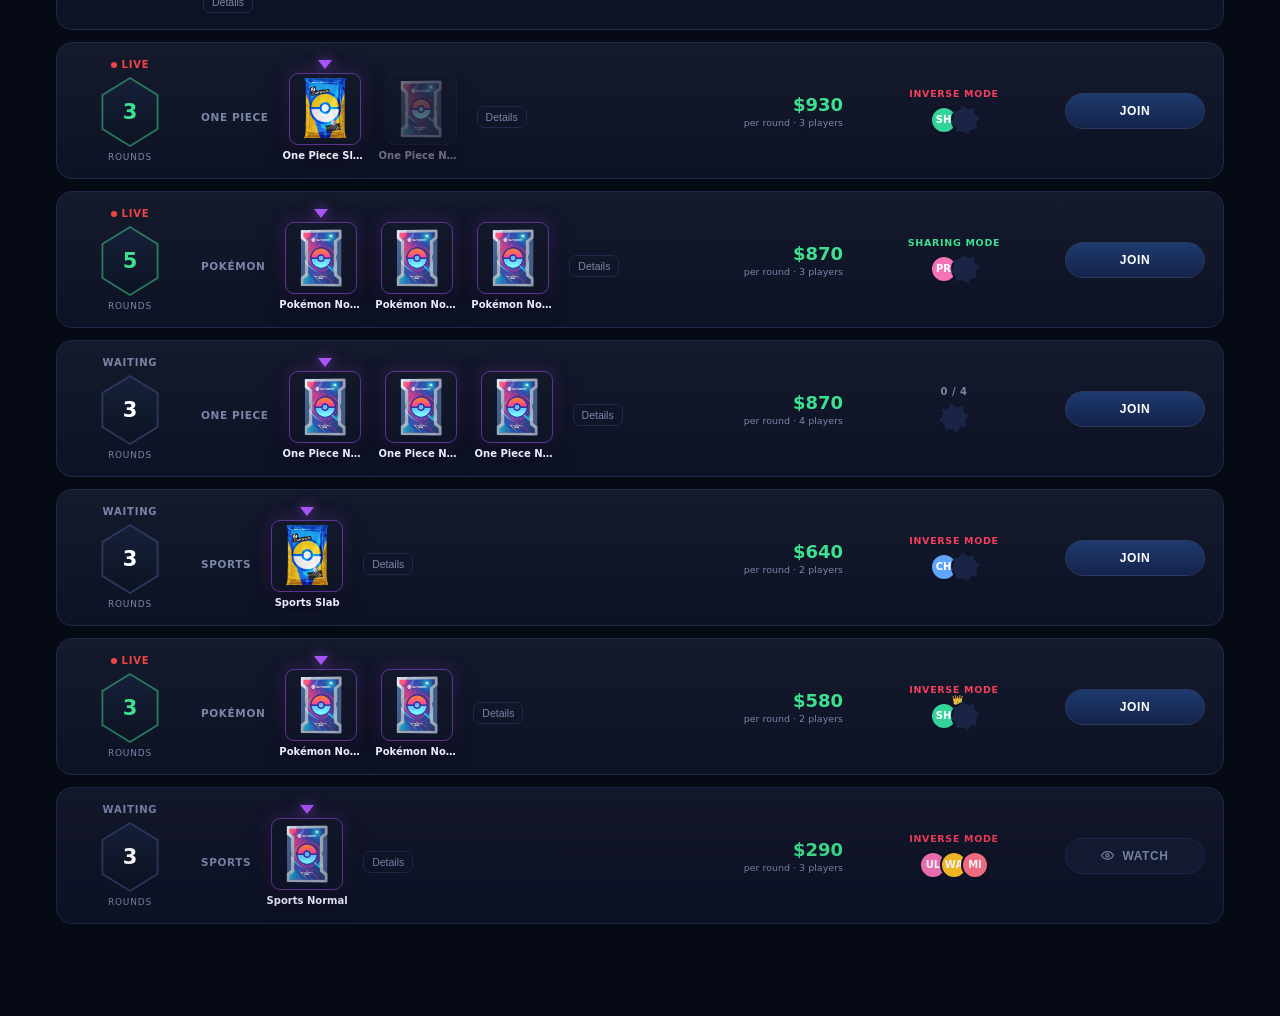
==== commit 46e6c208: "Rename Crazy mode to Inverse" ====
--- a/index.html
+++ b/index.html
@@ -54,7 +54,7 @@
         <span class="flabel">Mode</span>
         <button class="fbtn active" data-mode="all">All</button>
         <button class="fbtn" data-mode="default">Default</button>
-        <button class="fbtn" data-mode="crazy">Crazy</button>
+        <button class="fbtn" data-mode="inverse">Inverse</button>
         <button class="fbtn" data-mode="sharing">Sharing</button>
       </div>
       <div class="fgroup" id="playersFilter">
--- a/style.css
+++ b/style.css
@@ -129,7 +129,7 @@
 .b-players{display:flex;flex-direction:column;align-items:center;gap:7px}
 .pfill{font-size:10px;color:var(--muted);letter-spacing:.5px;font-weight:600}
 .mode-tag{font-size:9.5px;font-weight:800;text-transform:uppercase;letter-spacing:.7px}
-.mode-tag.crazy{color:#f43f5e}
+.mode-tag.inverse{color:#f43f5e}
 .mode-tag.sharing{color:var(--green)}
 .avatars{display:flex;align-items:center}
 .avatar{width:28px;height:28px;border-radius:50%;display:flex;align-items:center;justify-content:center;font-size:10px;font-weight:800;
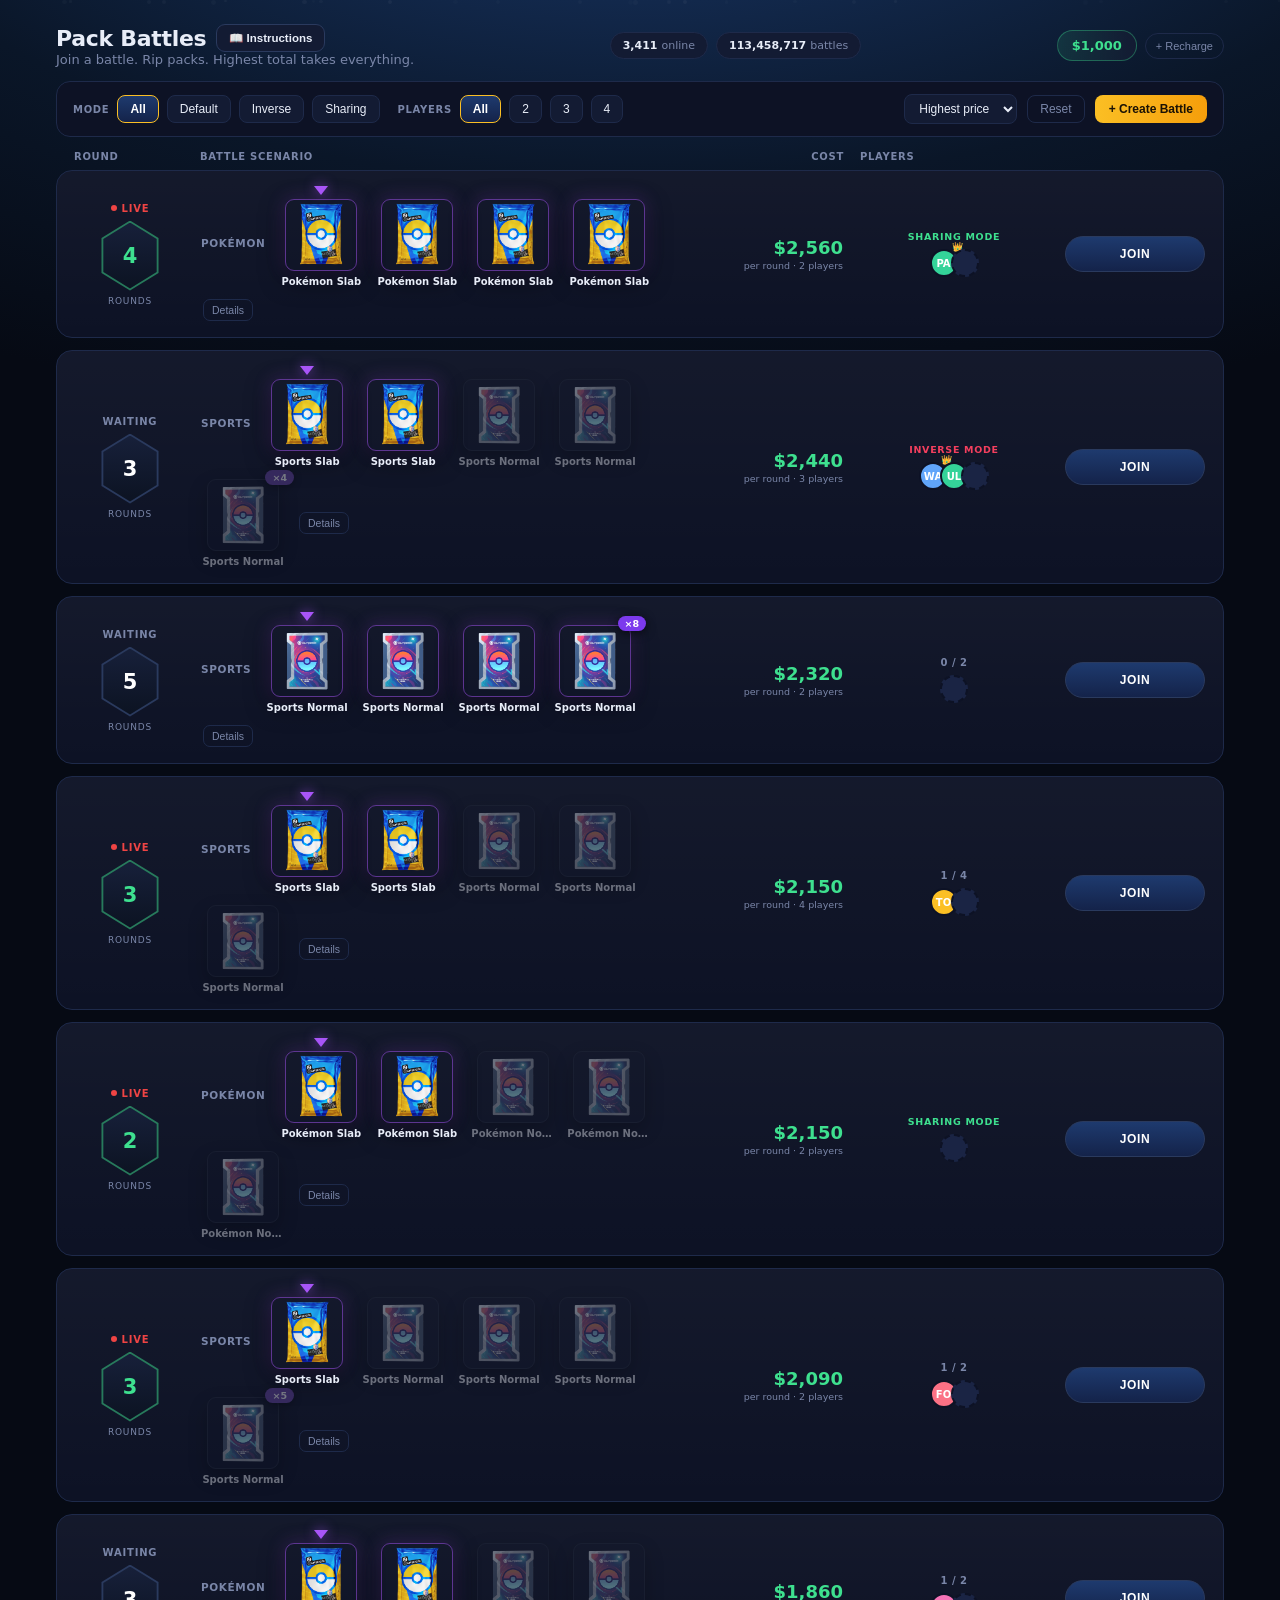
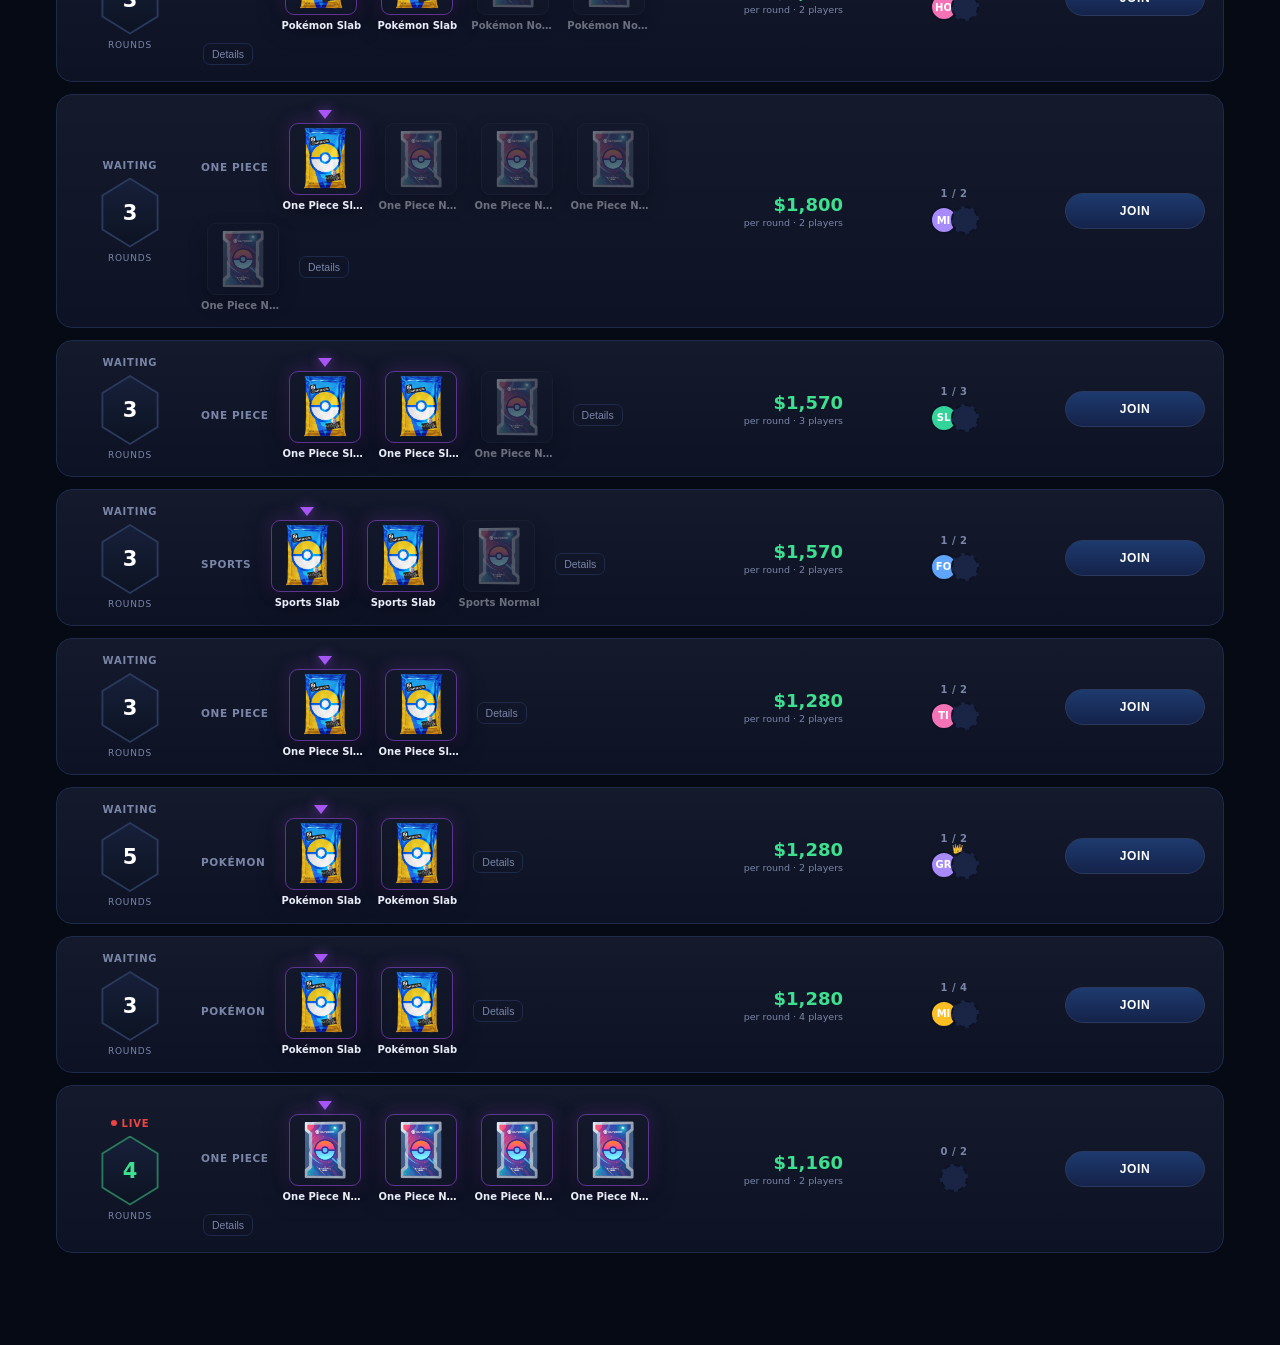
==== commit b52ffe3b: "Add Instructions button + How-it-works modal (modes, packs/rarities, features, example pointers)" ====
--- a/index.html
+++ b/index.html
@@ -36,7 +36,10 @@
   <div class="wrap">
     <div class="lobby-head">
       <div class="lobby-title">
-        <h1>Pack Battles</h1>
+        <div class="title-row">
+          <h1>Pack Battles</h1>
+          <button class="instr-btn" id="instrBtn" title="How Pack Battles works">📖 Instructions</button>
+        </div>
         <div class="sub">Join a battle. Rip packs. Highest total takes everything.</div>
       </div>
       <div class="live-stats">
@@ -197,6 +200,73 @@
   </div>
 </div>
 
+<!-- ============================================================
+     INSTRUCTIONS MODAL (How it works)
+     ============================================================ -->
+<div id="instructionsModal" class="pf-wrap hidden">
+  <div class="pf-panel instructions-panel">
+    <h2>📖 How Pack Battles works</h2>
+    <p class="cf-sub">A quick tour of the games, features and how a battle plays out.</p>
+
+    <h3>The basics</h3>
+    <p>Join a battle from the lobby (or create your own). Every round you pay an entry fee and rip the same packs as everyone else. When the round ends, the player with the highest total card value takes everything in that round. After all rounds, whoever has taken home the most bankroll wins.</p>
+    <p>Your bankroll is virtual — use <b>+ Recharge</b> (top right) to add $1,000. Battles come in three categories: Pokémon TCG, One Piece and Sports cards.</p>
+
+    <h3>Battle modes</h3>
+    <div class="instr-modes">
+      <div class="instr-mode-card">
+        <b><span class="dot" style="background:var(--green)"></span>Default</b>
+        <p>Everyone rips the same packs each round. Highest total value takes all cards from that round.</p>
+        <span class="ex">Example — you rip $420 vs HoloHunter's $310 → you take home $730 this round.</span>
+      </div>
+      <div class="instr-mode-card">
+        <b><span class="dot" style="background:var(--b)"></span>Inverse</b>
+        <p>A random heat multiplier (0.5×–3×) is rolled each round and applies to every pull. The lowest total takes everything — don't get lucky!</p>
+        <span class="ex">Example — a ×2 roll doubles the stakes; the player who rips less wins.</span>
+      </div>
+      <div class="instr-mode-card">
+        <b><span class="dot" style="background:var(--a)"></span>Sharing</b>
+        <p>Lower risk: the round's total card value is split evenly between all players who opened.</p>
+        <span class="ex">Example — 4 players rip $1,500 total → everyone takes home ~$375.</span>
+      </div>
+    </div>
+
+    <h3>Packs &amp; rarities</h3>
+    <div class="instr-packs">
+      <div class="instr-packrow"><img src="assets/pack-normal.png" alt=""><span><b>Normal pack</b> — $290 · 5 cards per rip</span></div>
+      <div class="instr-packrow"><img src="assets/pack-slab.png" alt=""><span><b>Slab pack</b> — $640 · 3 cards, PSA graded (9–10) · better rarity odds</span></div>
+    </div>
+    <table class="pf-table">
+      <thead><tr><th>Rarity</th><th>Value / card</th><th>Normal pack</th><th>Slab pack</th></tr></thead>
+      <tbody>
+        <tr><td style="color:#9ca3af;font-weight:700">Common</td><td>$1–$20</td><td>55%</td><td>15%</td></tr>
+        <tr><td style="color:#38bdf8;font-weight:700">Uncommon</td><td>$10–$60</td><td>25%</td><td>30%</td></tr>
+        <tr><td style="color:#a78bfa;font-weight:700">Rare</td><td>$40–$150</td><td>13%</td><td>30%</td></tr>
+        <tr><td style="color:#fbbf24;font-weight:700">Epic</td><td>$100–$400</td><td>6%</td><td>17%</td></tr>
+        <tr><td style="color:#f472b6;font-weight:700">Chase</td><td>$300–$2,500</td><td>1%</td><td>8%</td></tr>
+      </tbody>
+    </table>
+
+    <h3>Lobby features</h3>
+    <p>• Filter by mode or player count and sort by price.<br>
+       • Click any battle row (or its <b>Details</b> button) for the full loot table — drop rates, value ranges, example cards and expected value per pack.<br>
+       • <b>+ Create Battle</b> builds your own: pick category, mode, players, rounds and packs — then start instantly vs bots or open an invite room with a shareable code.</p>
+
+    <h3>In the battle room</h3>
+    <p>• <b>⚖ Provably Fair Data</b> (top left) shows the battle seed and each round's digest. Every card is derived from <code style="background:var(--panel-2);border-radius:4px;padding:1px 5px">hash(seed + nonce)</code>, so no outcome can be altered after the fact.<br>
+       • Speed controls (<b>1× / 2× / Turbo</b>), Pause and Sound toggle sit under the arena.<br>
+       • Your entry is charged every round — if your bankroll can't cover the next round, you forfeit the battle.</p>
+
+    <div class="instr-examples">
+      <button class="instr-example" data-ex="loot">→ Open a sample loot table</button>
+      <button class="instr-example" data-ex="create">→ Create your own battle</button>
+      <button class="instr-example" data-ex="join">→ Join a live battle</button>
+    </div>
+
+    <button class="btn ghost" id="instrClose" style="margin-top:14px">Got it</button>
+  </div>
+</div>
+
 <!-- Toast -->
 <div class="toast" id="toast"></div>
 
--- a/style.css
+++ b/style.css
@@ -548,6 +548,33 @@
 .pf-table td.digest{color:var(--a);font-family:ui-monospace,Menlo,Consolas,monospace;font-size:11px}
 .pf-note{font-size:12px;color:var(--muted);line-height:1.55;margin:14px 0}
 
+/* ============================================================
+    INSTRUCTIONS MODAL
+    ============================================================ */
+.title-row{display:flex;align-items:center;gap:10px}
+.instr-btn{background:var(--panel-2);border:1px solid var(--line-light);color:var(--text);border-radius:9px;
+  padding:6px 12px;font-size:11.5px;font-weight:600;cursor:pointer;transition:.15s}
+.instr-btn:hover{border-color:var(--a);color:var(--a)}
+
+#instructionsModal .pf-panel{max-width:780px}
+.instructions-panel h3{margin:22px 0 8px;font-size:11px;text-transform:uppercase;letter-spacing:.8px;color:var(--muted);font-weight:700}
+.instructions-panel p{font-size:13px;color:var(--text);line-height:1.55;margin:0 0 8px}
+.instr-modes{display:grid;grid-template-columns:repeat(3,1fr);gap:10px;margin-bottom:6px}
+@media(max-width:700px){.instr-modes{grid-template-columns:1fr}}
+.instr-mode-card{background:var(--panel-2);border:1px solid var(--line);border-radius:12px;padding:12px 14px}
+.instr-mode-card b{display:flex;align-items:center;gap:7px;font-size:13px;margin-bottom:6px}
+.instr-mode-card .dot{width:8px;height:8px;border-radius:50%;flex:none}
+.instr-mode-card p{font-size:12px;color:var(--muted);line-height:1.5;margin:0}
+.instr-mode-card .ex{display:block;font-size:11px;color:var(--muted);margin-top:8px;font-style:italic}
+.instr-packs{display:flex;flex-direction:column;gap:8px;margin-bottom:12px}
+.instr-packrow{display:flex;align-items:center;gap:10px;background:var(--panel-2);border:1px solid var(--line);
+  border-radius:10px;padding:8px 12px;font-size:12.5px}
+.instr-packrow img{width:40px;height:50px;object-fit:cover;border-radius:6px;border:1px solid var(--line)}
+.instr-examples{display:flex;gap:8px;flex-wrap:wrap;margin-top:10px}
+.instr-example{background:var(--panel-2);border:1px solid var(--line-light);color:var(--a);border-radius:8px;
+  padding:7px 12px;font-size:12px;font-weight:600;cursor:pointer;transition:.15s}
+.instr-example:hover{border-color:var(--a);box-shadow:0 0 12px rgba(56,189,248,.2)}
+
 /* ---------- TOAST ---------- */
 .toast{position:fixed;bottom:26px;left:50%;transform:translateX(-50%);z-index:90;background:var(--panel-3);
   border:1px solid var(--line-light);border-radius:10px;padding:10px 18px;font-size:13px;font-weight:600;
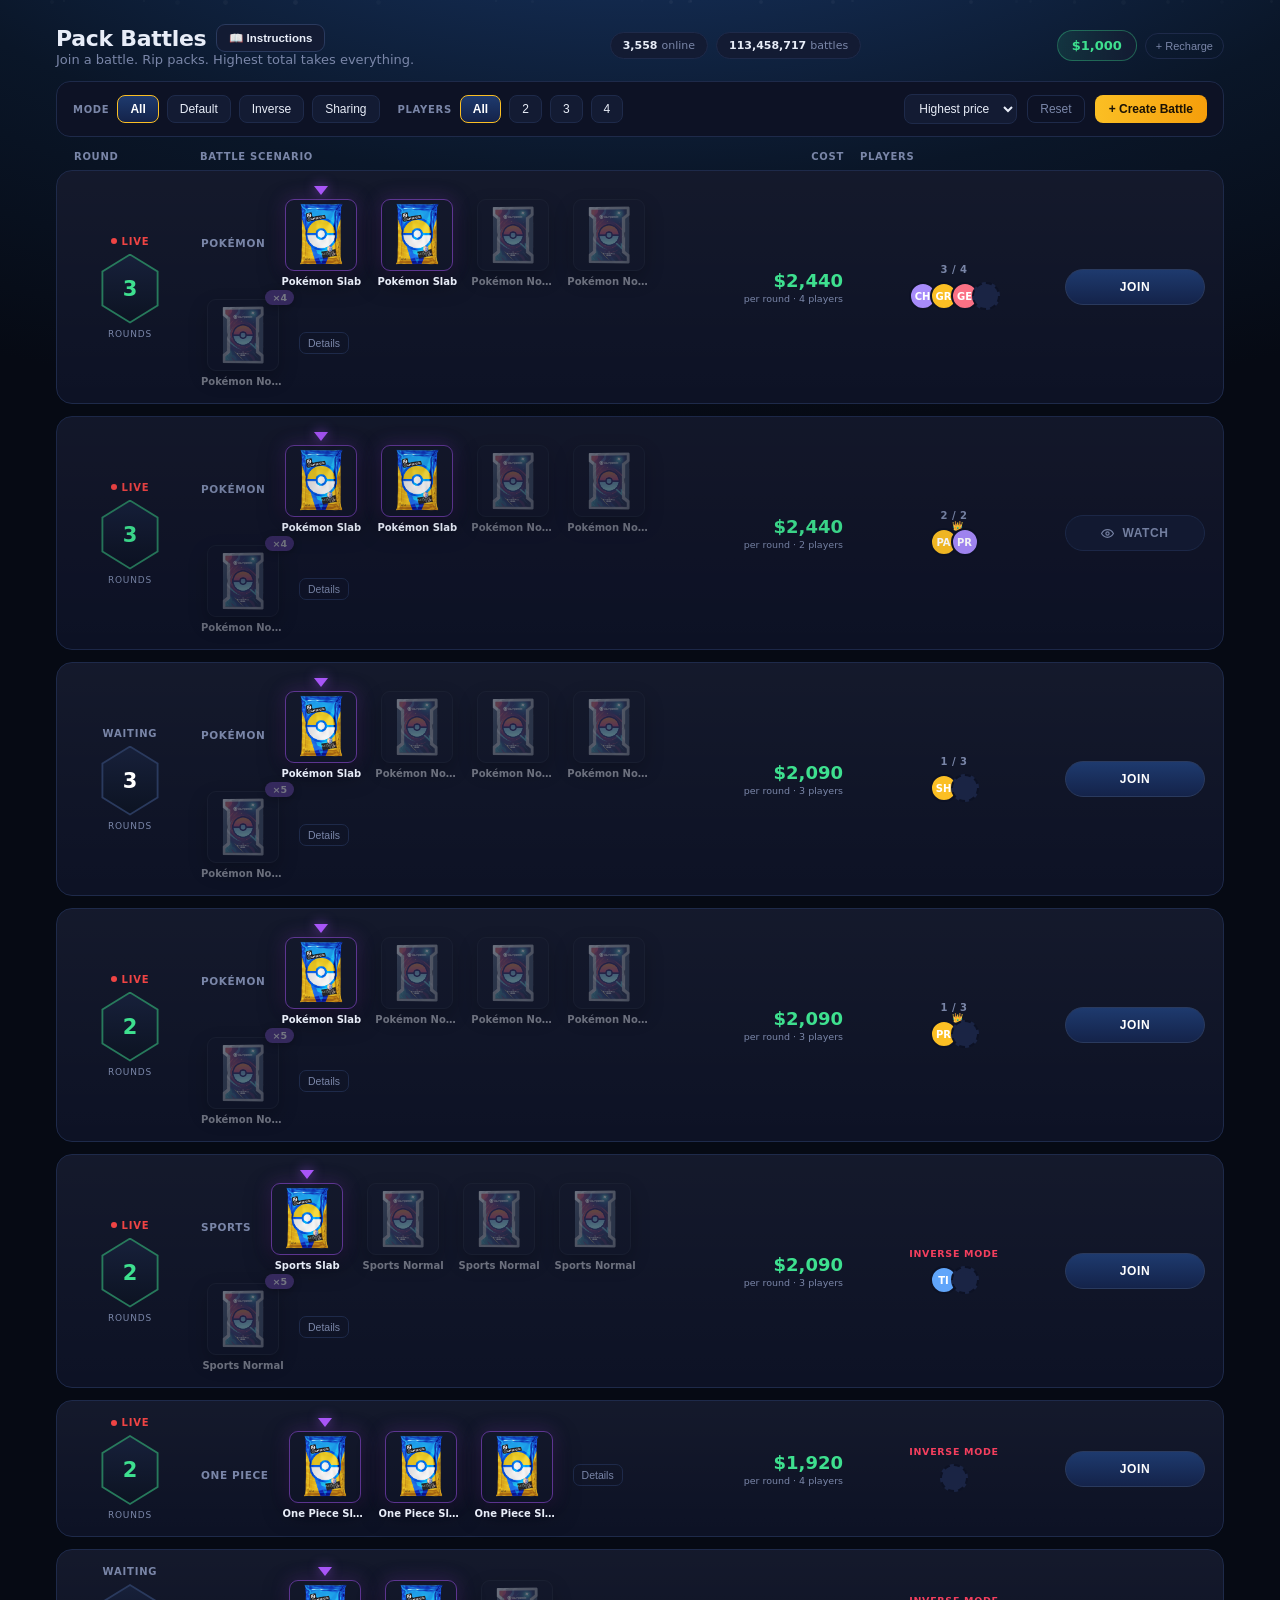
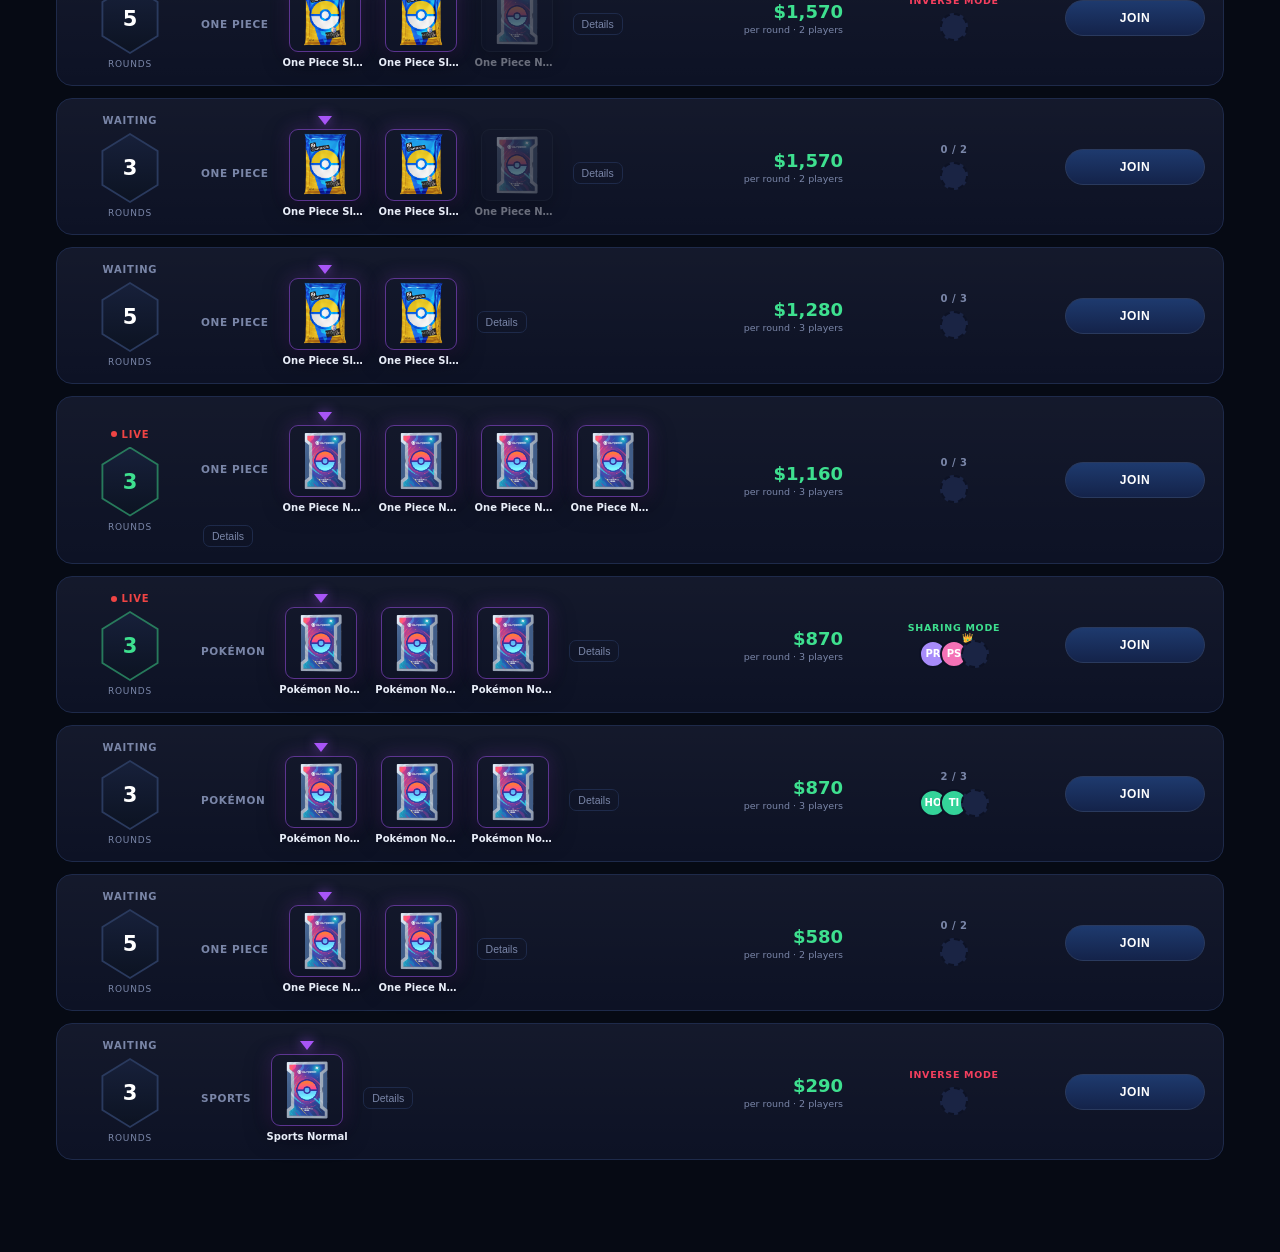
==== commit 37dabb4d: "Redesign instructions modal (sectioned cards, icon header, gold accents) + cache-bust assets" ====
--- a/index.html
+++ b/index.html
@@ -4,7 +4,7 @@
 <meta charset="UTF-8" />
 <meta name="viewport" content="width=device-width, initial-scale=1.0" />
 <title>Pack Battles</title>
-<link rel="stylesheet" href="style.css" />
+<link rel="stylesheet" href="style.css?v=2" />
 </head>
 <body>
 
@@ -205,71 +205,91 @@
      ============================================================ -->
 <div id="instructionsModal" class="pf-wrap hidden">
   <div class="pf-panel instructions-panel">
-    <h2>📖 How Pack Battles works</h2>
-    <p class="cf-sub">A quick tour of the games, features and how a battle plays out.</p>
-
-    <h3>The basics</h3>
-    <p>Join a battle from the lobby (or create your own). Every round you pay an entry fee and rip the same packs as everyone else. When the round ends, the player with the highest total card value takes everything in that round. After all rounds, whoever has taken home the most bankroll wins.</p>
-    <p>Your bankroll is virtual — use <b>+ Recharge</b> (top right) to add $1,000. Battles come in three categories: Pokémon TCG, One Piece and Sports cards.</p>
-
-    <h3>Battle modes</h3>
-    <div class="instr-modes">
-      <div class="instr-mode-card">
-        <b><span class="dot" style="background:var(--green)"></span>Default</b>
-        <p>Everyone rips the same packs each round. Highest total value takes all cards from that round.</p>
-        <span class="ex">Example — you rip $420 vs HoloHunter's $310 → you take home $730 this round.</span>
-      </div>
-      <div class="instr-mode-card">
-        <b><span class="dot" style="background:var(--b)"></span>Inverse</b>
-        <p>A random heat multiplier (0.5×–3×) is rolled each round and applies to every pull. The lowest total takes everything — don't get lucky!</p>
-        <span class="ex">Example — a ×2 roll doubles the stakes; the player who rips less wins.</span>
-      </div>
-      <div class="instr-mode-card">
-        <b><span class="dot" style="background:var(--a)"></span>Sharing</b>
-        <p>Lower risk: the round's total card value is split evenly between all players who opened.</p>
-        <span class="ex">Example — 4 players rip $1,500 total → everyone takes home ~$375.</span>
-      </div>
-    </div>
-
-    <h3>Packs &amp; rarities</h3>
-    <div class="instr-packs">
-      <div class="instr-packrow"><img src="assets/pack-normal.png" alt=""><span><b>Normal pack</b> — $290 · 5 cards per rip</span></div>
-      <div class="instr-packrow"><img src="assets/pack-slab.png" alt=""><span><b>Slab pack</b> — $640 · 3 cards, PSA graded (9–10) · better rarity odds</span></div>
-    </div>
-    <table class="pf-table">
-      <thead><tr><th>Rarity</th><th>Value / card</th><th>Normal pack</th><th>Slab pack</th></tr></thead>
-      <tbody>
-        <tr><td style="color:#9ca3af;font-weight:700">Common</td><td>$1–$20</td><td>55%</td><td>15%</td></tr>
-        <tr><td style="color:#38bdf8;font-weight:700">Uncommon</td><td>$10–$60</td><td>25%</td><td>30%</td></tr>
-        <tr><td style="color:#a78bfa;font-weight:700">Rare</td><td>$40–$150</td><td>13%</td><td>30%</td></tr>
-        <tr><td style="color:#fbbf24;font-weight:700">Epic</td><td>$100–$400</td><td>6%</td><td>17%</td></tr>
-        <tr><td style="color:#f472b6;font-weight:700">Chase</td><td>$300–$2,500</td><td>1%</td><td>8%</td></tr>
-      </tbody>
-    </table>
-
-    <h3>Lobby features</h3>
-    <p>• Filter by mode or player count and sort by price.<br>
-       • Click any battle row (or its <b>Details</b> button) for the full loot table — drop rates, value ranges, example cards and expected value per pack.<br>
-       • <b>+ Create Battle</b> builds your own: pick category, mode, players, rounds and packs — then start instantly vs bots or open an invite room with a shareable code.</p>
-
-    <h3>In the battle room</h3>
-    <p>• <b>⚖ Provably Fair Data</b> (top left) shows the battle seed and each round's digest. Every card is derived from <code style="background:var(--panel-2);border-radius:4px;padding:1px 5px">hash(seed + nonce)</code>, so no outcome can be altered after the fact.<br>
-       • Speed controls (<b>1× / 2× / Turbo</b>), Pause and Sound toggle sit under the arena.<br>
-       • Your entry is charged every round — if your bankroll can't cover the next round, you forfeit the battle.</p>
-
-    <div class="instr-examples">
-      <button class="instr-example" data-ex="loot">→ Open a sample loot table</button>
-      <button class="instr-example" data-ex="create">→ Create your own battle</button>
-      <button class="instr-example" data-ex="join">→ Join a live battle</button>
-    </div>
-
-    <button class="btn ghost" id="instrClose" style="margin-top:14px">Got it</button>
+    <div class="instr-head">
+      <div class="instr-head-icon">📖</div>
+      <div class="instr-head-text">
+        <h2>How Pack Battles works</h2>
+        <p>A quick tour of the games, features and how a battle plays out.</p>
+      </div>
+    </div>
+
+    <section class="instr-section">
+      <h3><span class="instr-sec-icon">🎯</span>How it works</h3>
+      <p>Join a battle from the lobby (or create your own). Every round you pay an entry fee and rip the same packs as everyone else. When the round ends, the player with the highest total card value takes everything in that round. After all rounds, whoever has taken home the most bankroll wins.</p>
+      <p>Your bankroll is virtual — use <b>+ Recharge</b> (top right) to add $1,000. Battles come in three categories: Pokémon TCG, One Piece and Sports cards.</p>
+    </section>
+
+    <section class="instr-section">
+      <h3><span class="instr-sec-icon">🎮</span>Battle modes</h3>
+      <div class="instr-modes">
+        <div class="instr-mode-card mode-default">
+          <b><span class="dot"></span>Default</b>
+          <p>Everyone rips the same packs each round. Highest total value takes all cards from that round.</p>
+          <span class="ex">e.g. you rip $420 vs HoloHunter's $310 → you take home $730 this round.</span>
+        </div>
+        <div class="instr-mode-card mode-inverse">
+          <b><span class="dot"></span>Inverse</b>
+          <p>A random heat multiplier (0.5×–3×) is rolled each round and applies to every pull. The lowest total takes everything — don't get lucky!</p>
+          <span class="ex">e.g. a ×2 roll doubles the stakes; the player who rips less wins.</span>
+        </div>
+        <div class="instr-mode-card mode-sharing">
+          <b><span class="dot"></span>Sharing</b>
+          <p>Lower risk: the round's total card value is split evenly between all players who opened.</p>
+          <span class="ex">e.g. 4 players rip $1,500 total → everyone takes home ~$375.</span>
+        </div>
+      </div>
+    </section>
+
+    <section class="instr-section">
+      <h3><span class="instr-sec-icon">📦</span>Packs &amp; rarities</h3>
+      <div class="instr-packs">
+        <div class="instr-packrow"><img src="assets/pack-normal.png" alt=""><span><b>Normal pack</b> — $290 · 5 cards per rip</span></div>
+        <div class="instr-packrow"><img src="assets/pack-slab.png" alt=""><span><b>Slab pack</b> — $640 · 3 cards, PSA graded (9–10) · better rarity odds</span></div>
+      </div>
+      <table class="pf-table">
+        <thead><tr><th>Rarity</th><th>Value / card</th><th>Normal pack</th><th>Slab pack</th></tr></thead>
+        <tbody>
+          <tr><td style="color:#9ca3af;font-weight:700">Common</td><td>$1–$20</td><td>55%</td><td>15%</td></tr>
+          <tr><td style="color:#38bdf8;font-weight:700">Uncommon</td><td>$10–$60</td><td>25%</td><td>30%</td></tr>
+          <tr><td style="color:#a78bfa;font-weight:700">Rare</td><td>$40–$150</td><td>13%</td><td>30%</td></tr>
+          <tr><td style="color:#fbbf24;font-weight:700">Epic</td><td>$100–$400</td><td>6%</td><td>17%</td></tr>
+          <tr><td style="color:#f472b6;font-weight:700">Chase</td><td>$300–$2,500</td><td>1%</td><td>8%</td></tr>
+        </tbody>
+      </table>
+    </section>
+
+    <section class="instr-section">
+      <h3><span class="instr-sec-icon">🏠</span>Lobby features</h3>
+      <ul class="instr-list">
+        <li><b>Filter &amp; sort</b> — narrow by mode or player count, sort by price.</li>
+        <li><b>Details on any row</b> — click a battle (or its Details button) for the full loot table: drop rates, value ranges, example cards and expected value per pack.</li>
+        <li><b>+ Create Battle</b> — pick category, mode, players, rounds and packs; start instantly vs bots or open an invite room with a shareable code.</li>
+      </ul>
+    </section>
+
+    <section class="instr-section">
+      <h3><span class="instr-sec-icon">⚖</span>In the battle room</h3>
+      <ul class="instr-list">
+        <li><b>Provably Fair Data</b> (top left) shows the battle seed and each round's digest. Every card is derived from <code style="background:var(--panel-2);border-radius:4px;padding:1px 5px">hash(seed + nonce)</code>, so no outcome can be altered after the fact.</li>
+        <li><b>Pace controls</b> — 1× / 2× / Turbo speed, Pause and Sound toggle sit under the arena.</li>
+        <li><b>Bankroll matters</b> — your entry is charged every round; if you can't cover the next round, you forfeit the battle.</li>
+      </ul>
+    </section>
+
+    <div class="instr-try">
+      <span class="instr-try-label">Try it now</span>
+      <button class="instr-example" data-ex="loot">Open a sample loot table</button>
+      <button class="instr-example" data-ex="create">Create your own battle</button>
+      <button class="instr-example" data-ex="join">Join a live battle</button>
+    </div>
+
+    <button class="btn gold" id="instrClose">Got it ✓</button>
   </div>
 </div>
 
 <!-- Toast -->
 <div class="toast" id="toast"></div>
 
-<script src="app.js"></script>
+<script src="app.js?v=2"></script>
 </body>
 </html>
--- a/style.css
+++ b/style.css
@@ -554,26 +554,54 @@
 .title-row{display:flex;align-items:center;gap:10px}
 .instr-btn{background:var(--panel-2);border:1px solid var(--line-light);color:var(--text);border-radius:9px;
   padding:6px 12px;font-size:11.5px;font-weight:600;cursor:pointer;transition:.15s}
-.instr-btn:hover{border-color:var(--a);color:var(--a)}
-
-#instructionsModal .pf-panel{max-width:780px}
-.instructions-panel h3{margin:22px 0 8px;font-size:11px;text-transform:uppercase;letter-spacing:.8px;color:var(--muted);font-weight:700}
-.instructions-panel p{font-size:13px;color:var(--text);line-height:1.55;margin:0 0 8px}
-.instr-modes{display:grid;grid-template-columns:repeat(3,1fr);gap:10px;margin-bottom:6px}
+.instr-btn:hover{border-color:var(--gold);color:var(--gold)}
+
+#instructionsModal .pf-panel{max-width:820px;padding:0 0 24px}
+.instr-head{display:flex;align-items:center;gap:14px;padding:22px 26px 18px;border-bottom:1px solid var(--line);
+  background:linear-gradient(90deg,rgba(56,189,248,.08),transparent 65%)}
+.instr-head-icon{width:44px;height:44px;flex:none;display:flex;align-items:center;justify-content:center;font-size:22px;
+  background:var(--panel-2);border:1px solid var(--line-light);border-radius:12px}
+.instr-head h2{margin:0;font-size:19px}
+.instr-head p{font-size:12.5px;color:var(--muted);margin:3px 0 0}
+
+.instr-section{padding:18px 26px;border-bottom:1px solid var(--line)}
+.instr-section:last-of-type{border-bottom:none}
+.instr-section h3{display:flex;align-items:center;gap:8px;margin:0 0 12px;font-size:11px;text-transform:uppercase;
+  letter-spacing:.8px;color:var(--muted);font-weight:700}
+.instr-sec-icon{font-size:14px}
+.instr-section p{font-size:13px;line-height:1.55;margin:0 0 8px}
+.instr-list{margin:0;padding:0;list-style:none}
+.instr-list li{position:relative;padding-left:18px;font-size:13px;line-height:1.55;margin-bottom:9px}
+.instr-list li:last-child{margin-bottom:0}
+.instr-list li::before{content:"";position:absolute;left:2px;top:7px;width:6px;height:6px;border-radius:50%;background:var(--gold)}
+
+.instr-modes{display:grid;grid-template-columns:repeat(3,1fr);gap:10px}
 @media(max-width:700px){.instr-modes{grid-template-columns:1fr}}
-.instr-mode-card{background:var(--panel-2);border:1px solid var(--line);border-radius:12px;padding:12px 14px}
+.instr-mode-card{background:var(--panel-2);border:1px solid var(--line);border-radius:12px;padding:12px 14px;
+  position:relative;overflow:hidden}
+.instr-mode-card::before{content:"";position:absolute;top:0;left:0;right:0;height:3px;background:var(--mode-c)}
+.mode-default{--mode-c:var(--green)}
+.mode-inverse{--mode-c:var(--b)}
+.mode-sharing{--mode-c:var(--a)}
 .instr-mode-card b{display:flex;align-items:center;gap:7px;font-size:13px;margin-bottom:6px}
-.instr-mode-card .dot{width:8px;height:8px;border-radius:50%;flex:none}
+.instr-mode-card .dot{width:8px;height:8px;border-radius:50%;background:var(--mode-c);flex:none}
 .instr-mode-card p{font-size:12px;color:var(--muted);line-height:1.5;margin:0}
 .instr-mode-card .ex{display:block;font-size:11px;color:var(--muted);margin-top:8px;font-style:italic}
+
 .instr-packs{display:flex;flex-direction:column;gap:8px;margin-bottom:12px}
 .instr-packrow{display:flex;align-items:center;gap:10px;background:var(--panel-2);border:1px solid var(--line);
   border-radius:10px;padding:8px 12px;font-size:12.5px}
 .instr-packrow img{width:40px;height:50px;object-fit:cover;border-radius:6px;border:1px solid var(--line)}
-.instr-examples{display:flex;gap:8px;flex-wrap:wrap;margin-top:10px}
-.instr-example{background:var(--panel-2);border:1px solid var(--line-light);color:var(--a);border-radius:8px;
+
+.instr-try{display:flex;align-items:center;gap:8px;flex-wrap:wrap;padding:16px 26px}
+.instr-try-label{font-size:11px;text-transform:uppercase;letter-spacing:.8px;color:var(--muted);font-weight:700;margin-right:4px}
+.instr-example{background:var(--panel-2);border:1px solid var(--line-light);color:var(--text);border-radius:8px;
   padding:7px 12px;font-size:12px;font-weight:600;cursor:pointer;transition:.15s}
-.instr-example:hover{border-color:var(--a);box-shadow:0 0 12px rgba(56,189,248,.2)}
+.instr-example:hover{border-color:var(--gold);color:var(--gold);box-shadow:0 0 12px rgba(251,191,36,.2)}
+
+.btn.gold{background:linear-gradient(90deg,#fbbf24,#f59e0b);color:#1a1204;width:auto;margin:18px 26px 0;
+  padding:11px 22px;font-size:13px;border-radius:10px}
+.btn.gold:hover{box-shadow:0 0 16px rgba(251,191,36,.4)}
 
 /* ---------- TOAST ---------- */
 .toast{position:fixed;bottom:26px;left:50%;transform:translateX(-50%);z-index:90;background:var(--panel-3);
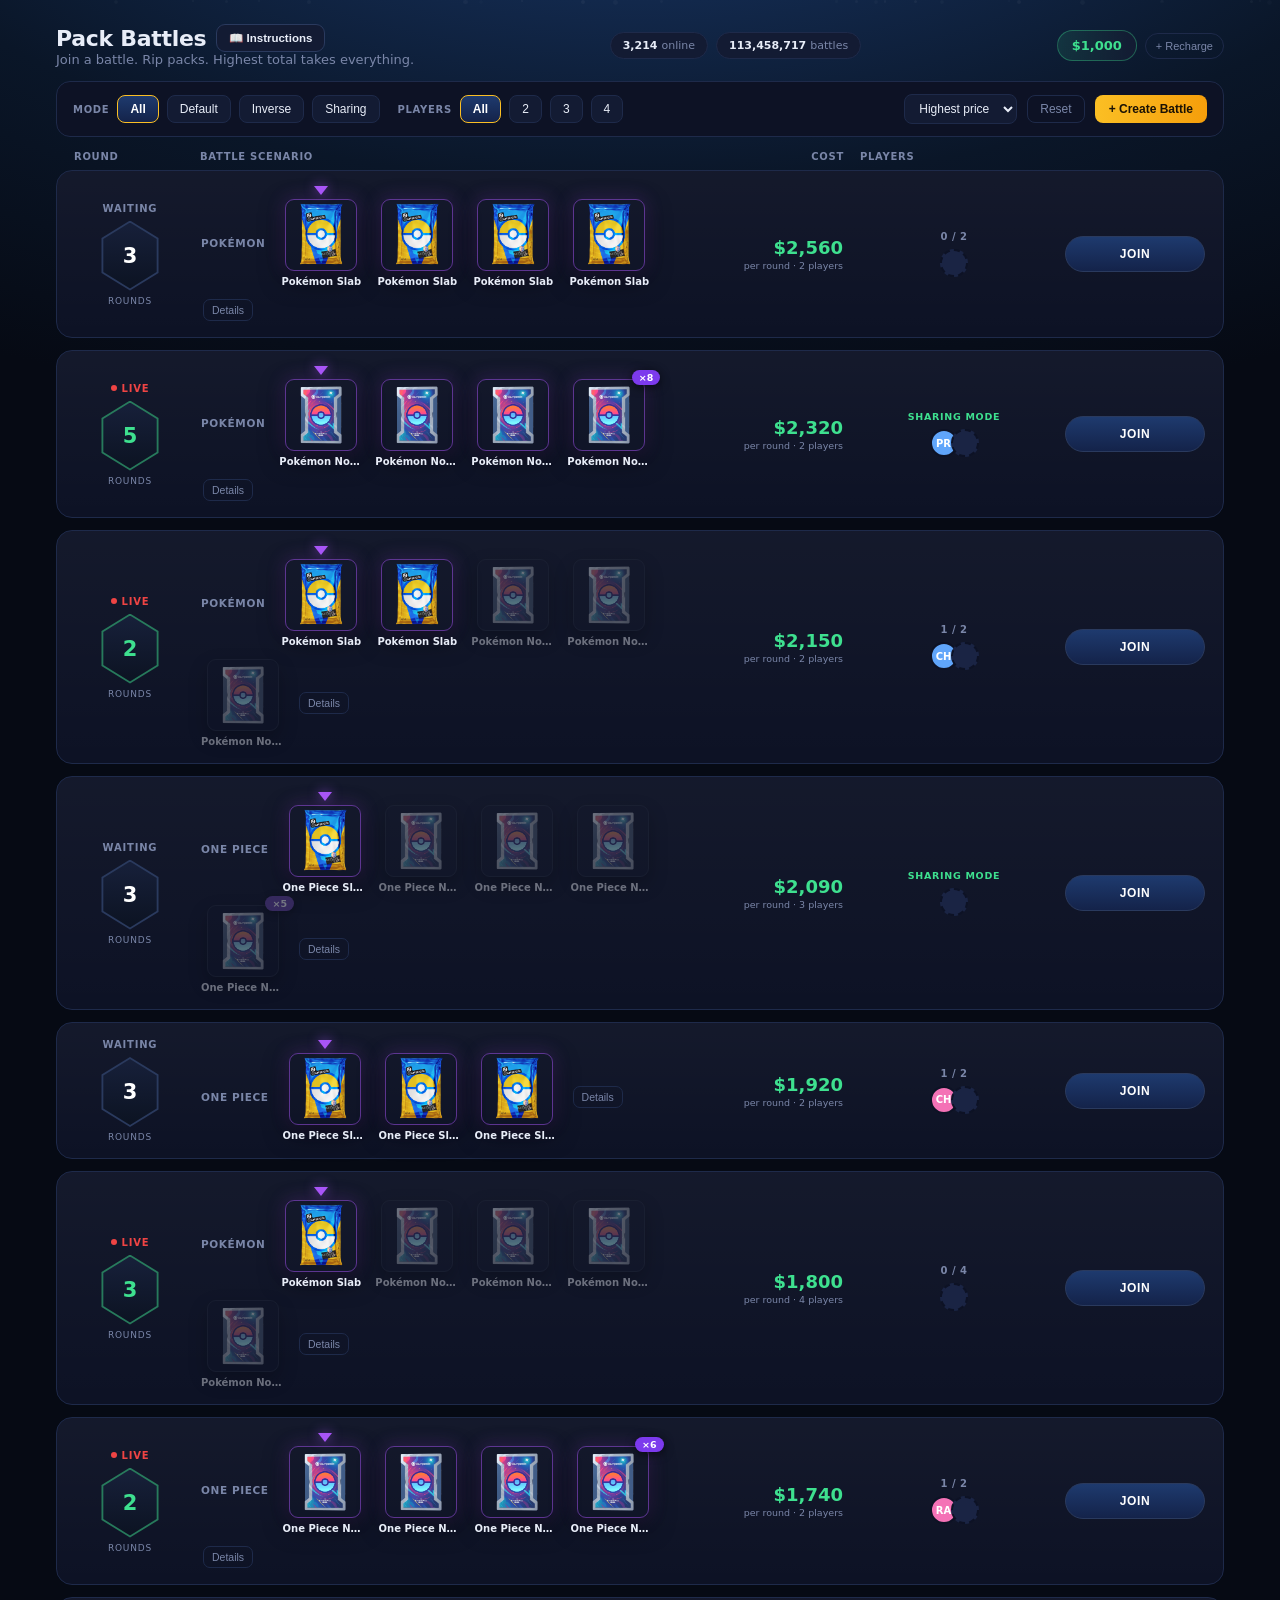
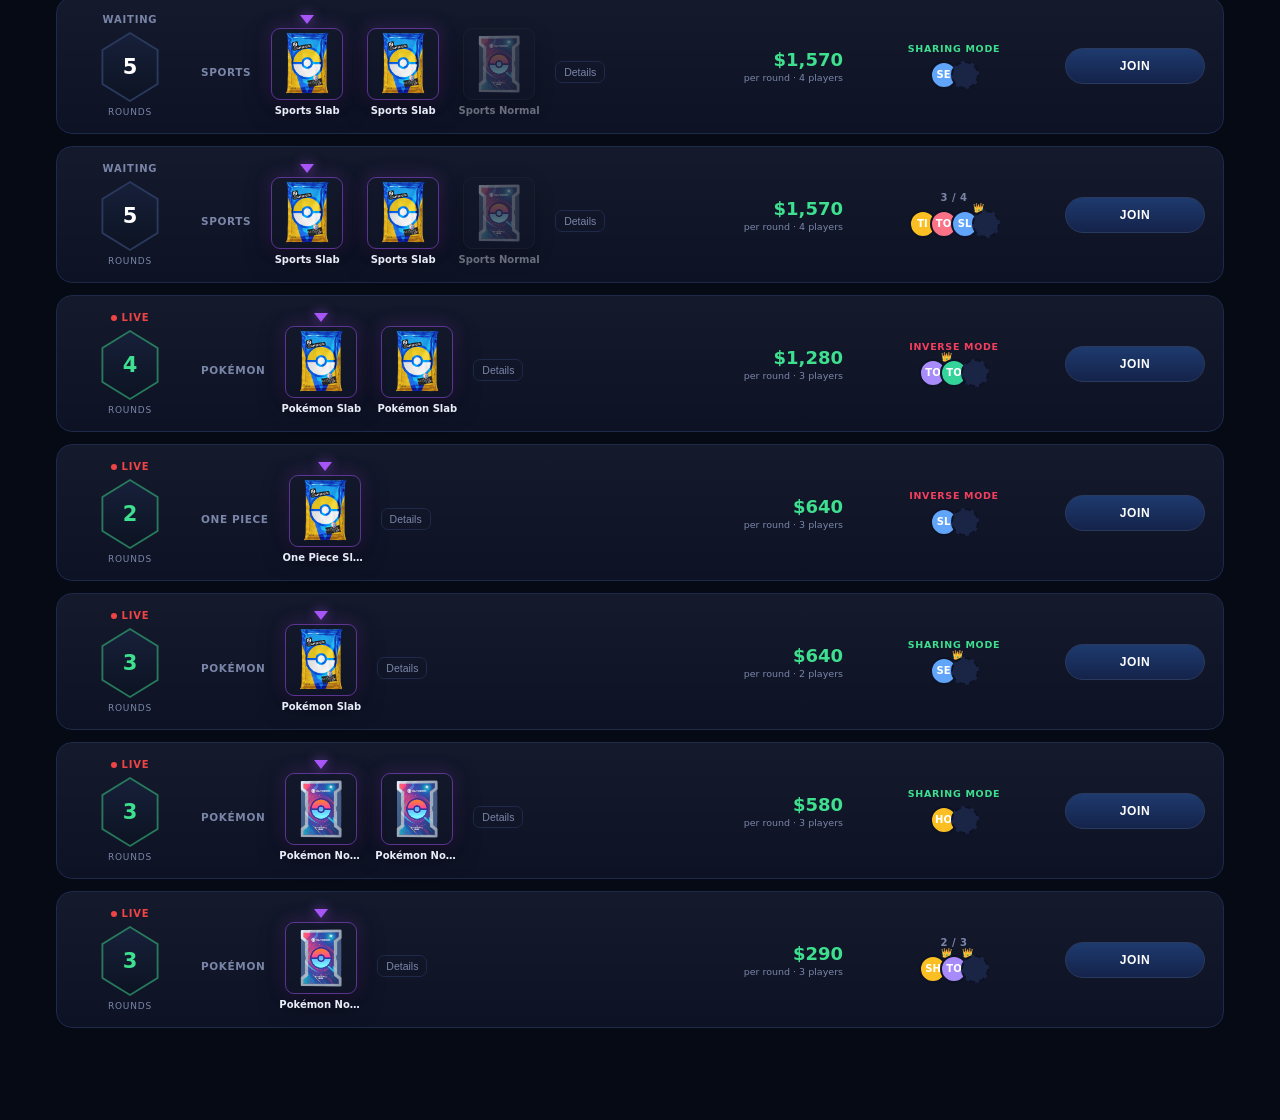
==== commit 2c1ecaa7: "Mobile polish: compact lobby rows, fix loot table clipping, stack create-modal controls, tidy room t" ====
--- a/index.html
+++ b/index.html
@@ -4,7 +4,7 @@
 <meta charset="UTF-8" />
 <meta name="viewport" content="width=device-width, initial-scale=1.0" />
 <title>Pack Battles</title>
-<link rel="stylesheet" href="style.css?v=2" />
+<link rel="stylesheet" href="style.css?v=3" />
 </head>
 <body>
 
@@ -92,7 +92,7 @@
       <button class="pf-btn" id="pfBtn">⚖ Provably Fair Data</button>
       <button class="btn ghost" id="backLobby">← Lobby</button>
       <span class="viewer-badge"><span class="dot-live"></span><span id="viewerCount">128 watching</span></span>
-      <span class="bankroll-pill" style="margin-left:auto"><span class="bankroll">$1,000</span></span>
+      <span class="bankroll-pill"><span class="bankroll">$1,000</span></span>
     </div>
 
     <div class="room-head">
@@ -290,6 +290,6 @@
 <!-- Toast -->
 <div class="toast" id="toast"></div>
 
-<script src="app.js?v=2"></script>
+<script src="app.js?v=3"></script>
 </body>
 </html>
--- a/style.css
+++ b/style.css
@@ -205,6 +205,7 @@
    BATTLE ROOM
    ============================================================ */
 .room-top{display:flex;align-items:center;gap:10px;margin-bottom:14px;flex-wrap:wrap}
+.room-top .bankroll-pill{margin-left:auto}
 .pf-btn{background:var(--panel-2);border:1px solid var(--line-light);color:var(--text);border-radius:9px;padding:8px 14px;font-size:12px;font-weight:600;cursor:pointer}
 .pf-btn:hover{border-color:var(--gold);color:var(--gold)}
 .room-head{display:flex;align-items:center;gap:18px;flex-wrap:wrap;background:var(--panel);border:1px solid var(--line);
@@ -603,6 +604,43 @@
   padding:11px 22px;font-size:13px;border-radius:10px}
 .btn.gold:hover{box-shadow:0 0 16px rgba(251,191,36,.4)}
 
+/* ---------- RESPONSIVE (small phones) ---------- */
+@media(max-width:560px){
+  /* filter bar: groups wrap, create button gets its own full-width row */
+  .filterbar{gap:12px}
+  .fgroup{flex-wrap:wrap}
+  .sortbar{margin-left:0;width:100%;flex-wrap:wrap;gap:8px}
+  .create-btn{width:100%;padding:9px 14px;white-space:normal;text-align:center;margin-top:2px}
+
+  /* room top bar: single tidy line, bankroll right-aligned */
+  .room-top{gap:8px}
+  .viewer-badge{display:none}
+
+  /* create battle modal: stack labels above controls */
+  .cf-group{flex-direction:column;align-items:flex-start;gap:8px}
+  .cf-label{width:auto;margin-bottom:0}
+  .cf-row select{flex:1;min-width:0}
+
+  /* loot table: drop the examples column so value ranges stop clipping */
+  .loot-row{grid-template-columns:auto auto auto;justify-content:space-between;gap:8px;padding:8px 10px;font-size:11.5px}
+  .loot-row>*:last-child{display:none}
+  .loot-pct{text-align:left}
+
+  /* match-end modal */
+  .modal{padding:22px}
+}
+@media(max-width:520px){
+  /* tighter modal chrome on narrow screens */
+  .pf-wrap{padding:12px}
+  .pf-panel{padding:18px;overflow-x:auto}
+  #instructionsModal .pf-panel{padding:0 0 16px}
+  .instr-head{padding:16px 18px 14px;gap:12px}
+  .instr-section{padding:14px 18px}
+  .instr-try{padding:12px 18px}
+  .btn.gold{margin:14px 18px 0}
+  .pf-table td.digest{font-size:10px}
+}
+
 /* ---------- TOAST ---------- */
 .toast{position:fixed;bottom:26px;left:50%;transform:translateX(-50%);z-index:90;background:var(--panel-3);
   border:1px solid var(--line-light);border-radius:10px;padding:10px 18px;font-size:13px;font-weight:600;
@@ -619,4 +657,9 @@
   .action-btn{justify-self:start;width:auto;padding:9px 22px}
   .b-cost{text-align:left;display:flex;align-items:baseline;gap:6px}
   .b-players{flex-direction:row;align-items:center}
-}
+  .brow{padding:14px}
+  .b-scenario{justify-content:center;gap:10px;padding-top:10px}
+  .case-tile{width:74px}
+  .case-tile img{width:62px;height:62px}
+  .details-btn{margin-left:0}
+}
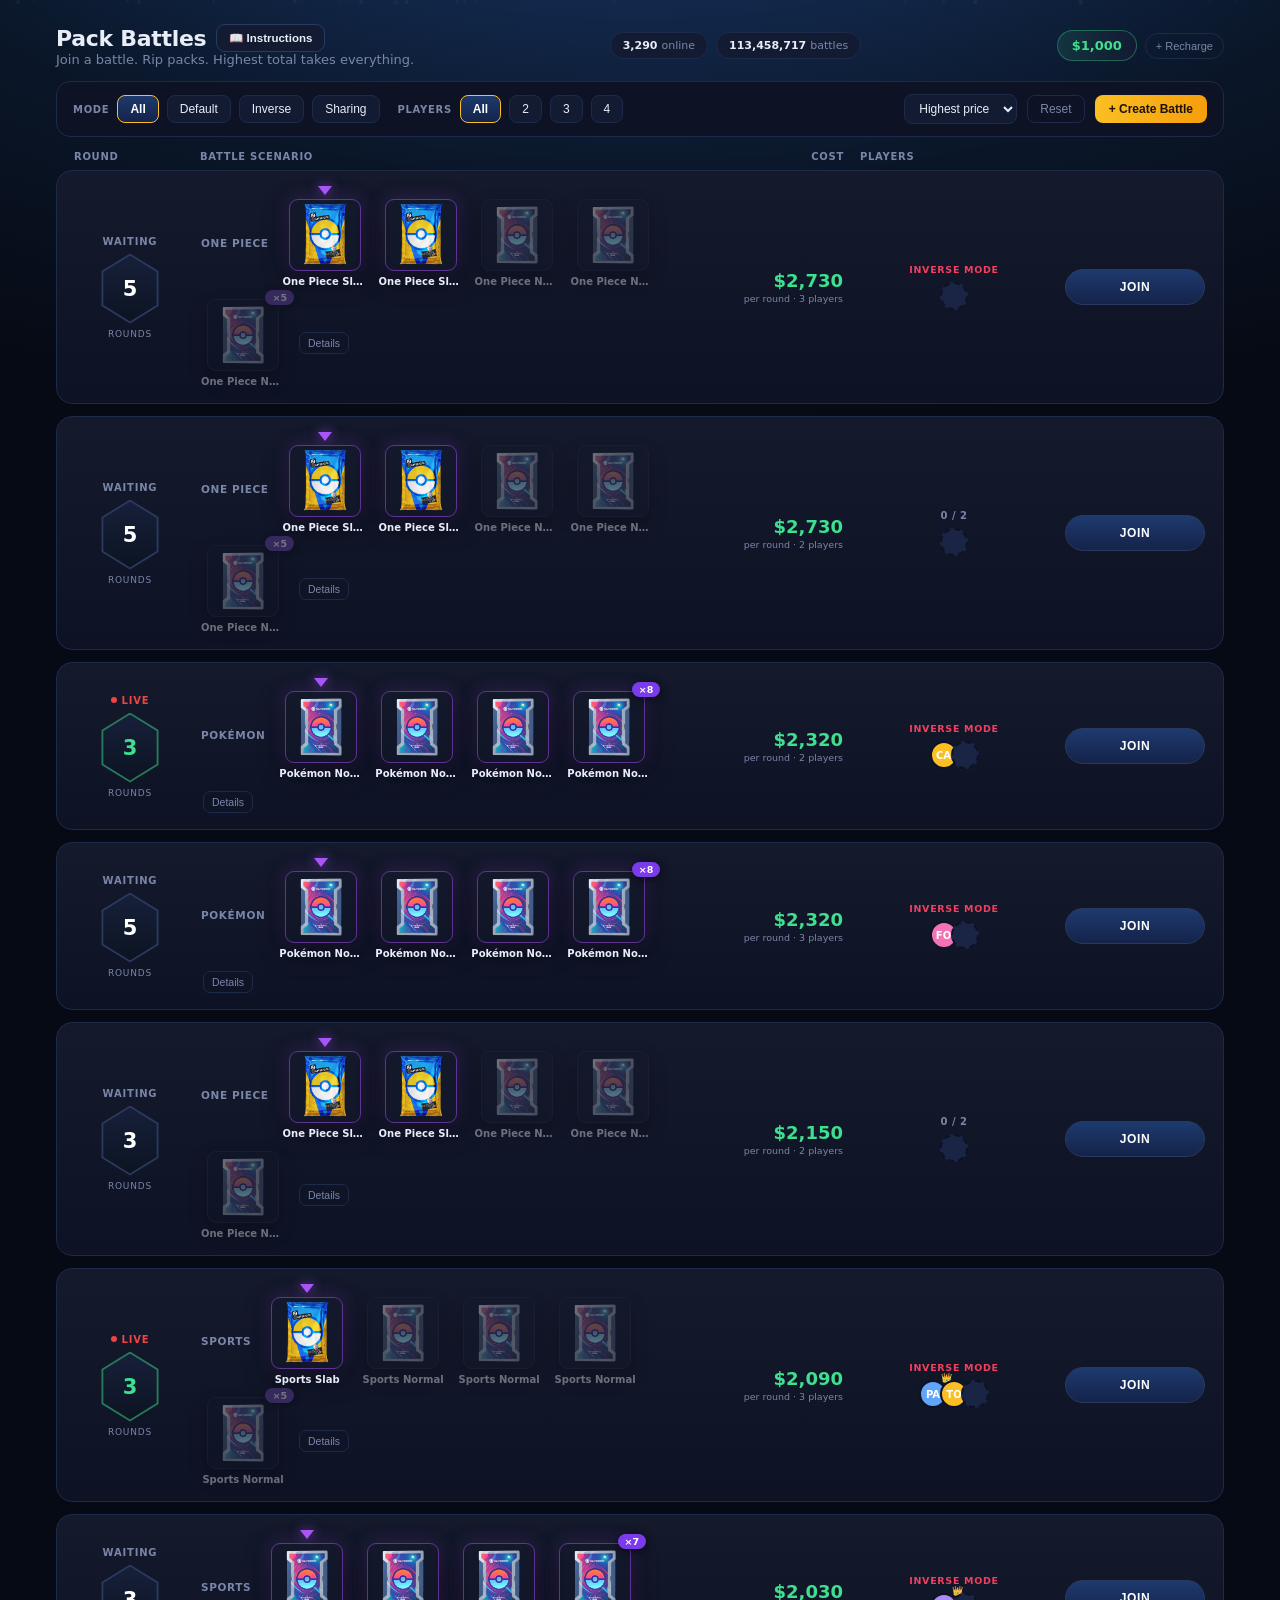
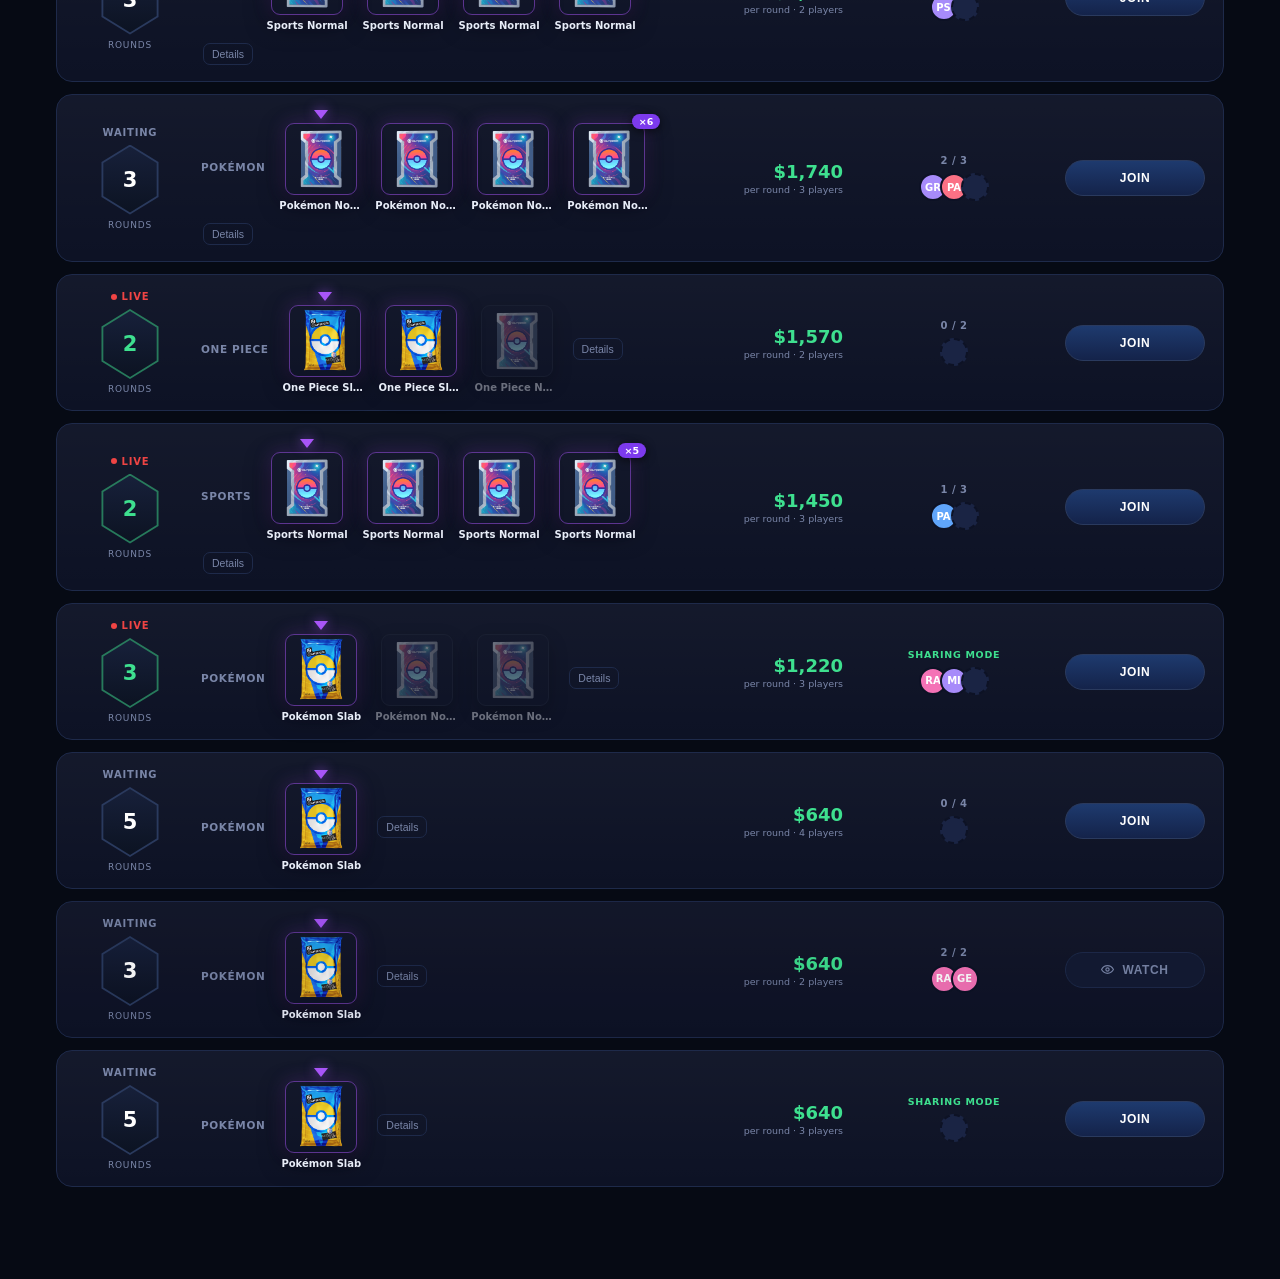
==== commit 63738267: "Mobile round 2: cost+join share a row in lobby, sticky filter bar, compact battle room" ====
--- a/index.html
+++ b/index.html
@@ -4,7 +4,7 @@
 <meta charset="UTF-8" />
 <meta name="viewport" content="width=device-width, initial-scale=1.0" />
 <title>Pack Battles</title>
-<link rel="stylesheet" href="style.css?v=3" />
+<link rel="stylesheet" href="style.css?v=4" />
 </head>
 <body>
 
--- a/style.css
+++ b/style.css
@@ -229,7 +229,21 @@
 .arena.cols-4{grid-template-columns:repeat(4,minmax(0,1fr))}
 @media(max-width:1000px){.arena.cols-4{grid-template-columns:repeat(2,1fr)}}
 @media(max-width:820px){.arena.cols-3,.arena.cols-4{grid-template-columns:1fr 1fr}}
-@media(max-width:640px){.arena.cols-2,.arena.cols-3,.arena.cols-4{grid-template-columns:1fr}}
+@media(max-width:640px){
+  .arena.cols-2,.arena.cols-3,.arena.cols-4{grid-template-columns:1fr}
+  /* compact battle room on phones */
+  .player{padding:12px;min-height:0}
+  .pack-stage,.bot-stage{height:150px}
+  .pack{width:104px;height:134px}
+  .round-total{font-size:26px;margin-top:8px}
+  .hand{max-height:280px;gap:6px;margin-top:10px}
+  .cardrow{padding:6px 8px;gap:8px}
+  .slab-mini{width:46px;height:56px}
+  .vs .sign{font-size:36px}
+  .score{font-size:26px}
+  /* filter bar sticks while scrolling the battle list */
+  .filterbar{position:sticky;top:0;z-index:15}
+}
 
 .player{background:var(--panel);border:1px solid var(--line);border-radius:18px;padding:16px;display:flex;flex-direction:column;min-height:360px;position:relative;overflow:hidden}
 .player.lead{border-color:rgba(251,191,36,.5);box-shadow:0 0 0 2px rgba(251,191,36,.2),0 0 40px rgba(251,191,36,.08)}
@@ -651,15 +665,16 @@
 /* ---------- RESPONSIVE ---------- */
 @media(max-width:900px){
   .btable-head{display:none}
-  .brow{grid-template-columns:1fr;gap:12px}
-  .b-status{flex-direction:row;align-items:center;gap:8px}
+  .brow{grid-template-columns:1fr auto;gap:12px;column-gap:12px;padding:14px}
+  .b-status{flex-direction:row;align-items:center;gap:8px;grid-column:1/-1}
   .hex{margin-top:0}
-  .action-btn{justify-self:start;width:auto;padding:9px 22px}
-  .b-cost{text-align:left;display:flex;align-items:baseline;gap:6px}
-  .b-players{flex-direction:row;align-items:center}
-  .brow{padding:14px}
-  .b-scenario{justify-content:center;gap:10px;padding-top:10px}
+  .b-scenario{grid-column:1/-1;justify-content:center;gap:10px;padding-top:10px}
   .case-tile{width:74px}
   .case-tile img{width:62px;height:62px}
+  .case-name{font-size:9px}
   .details-btn{margin-left:0}
-}
+  /* cost + action share one row; mode/players info below */
+  .b-cost{grid-column:1;grid-row:3;text-align:left;display:flex;align-items:baseline;gap:6px}
+  .action-btn{grid-column:2;grid-row:3;justify-self:start;width:auto;padding:9px 22px}
+  .b-players{grid-column:1/-1;grid-row:4;flex-direction:row;align-items:center}
+}
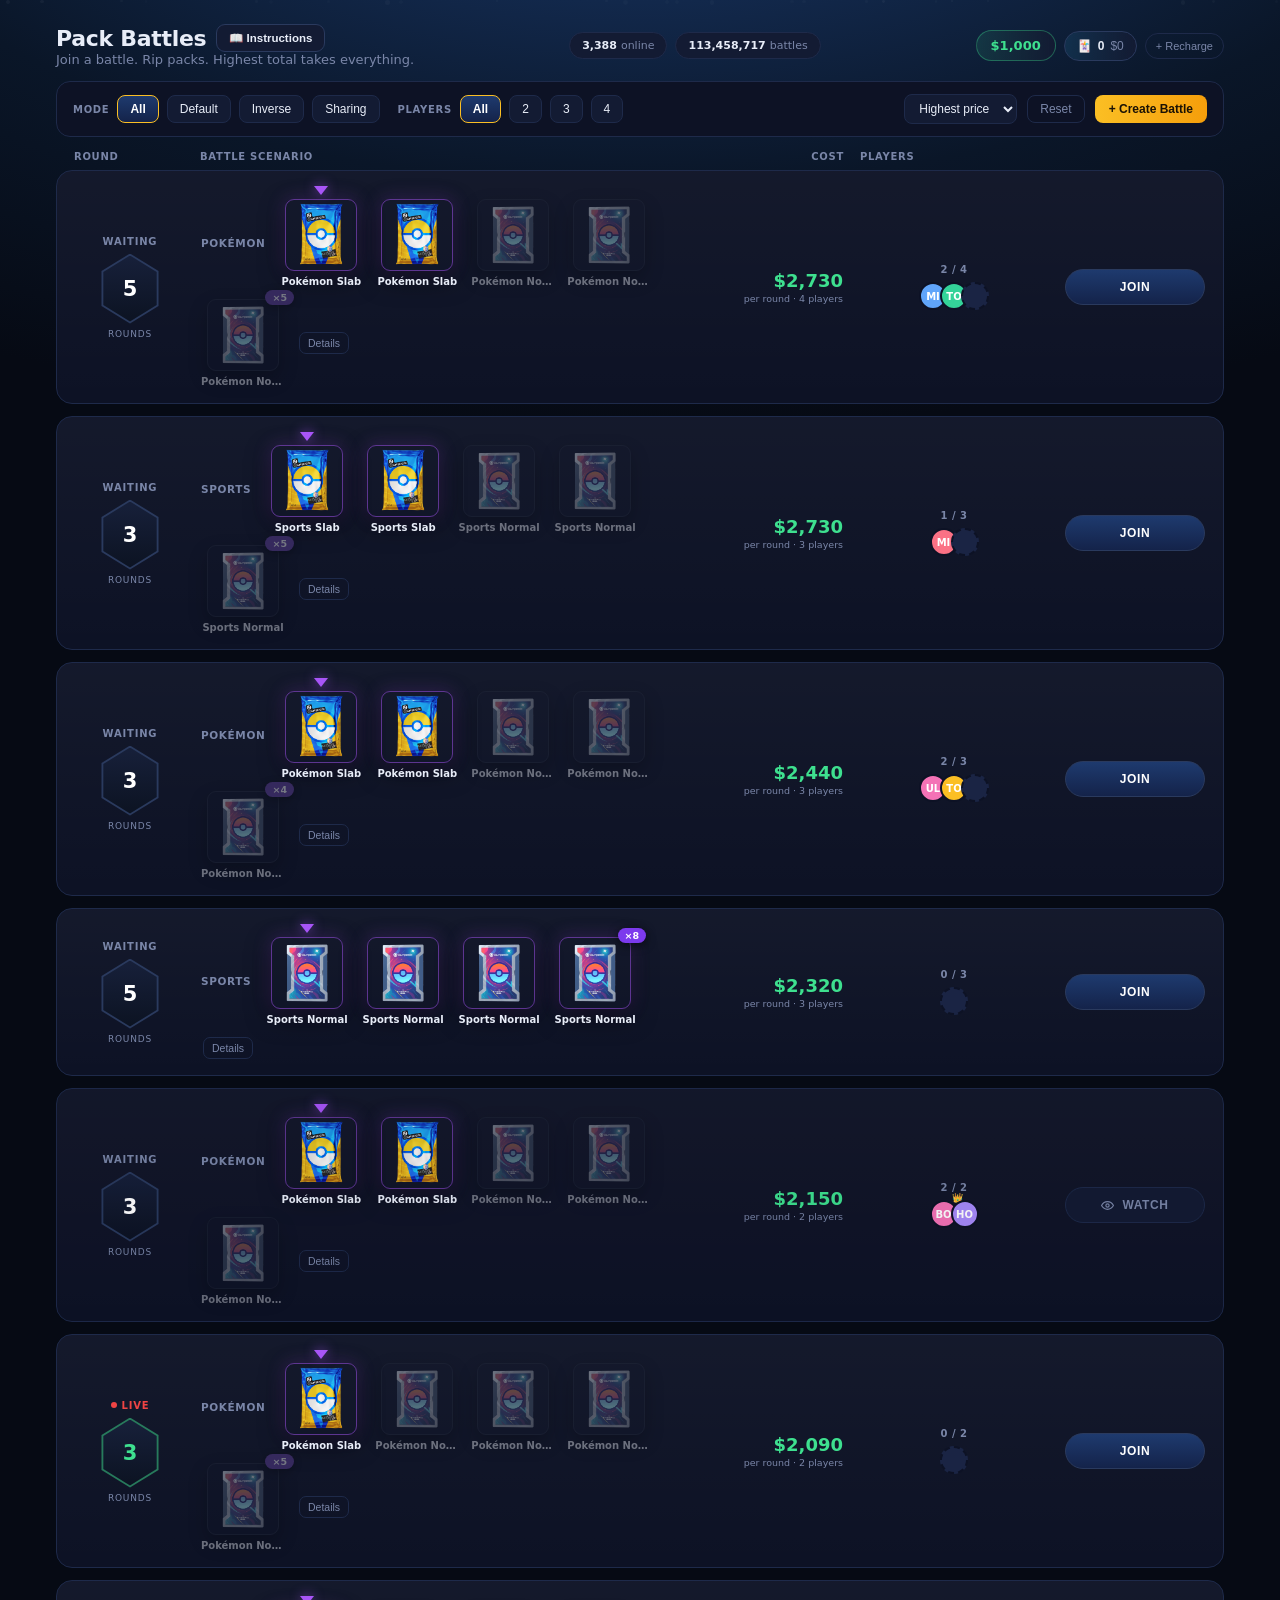
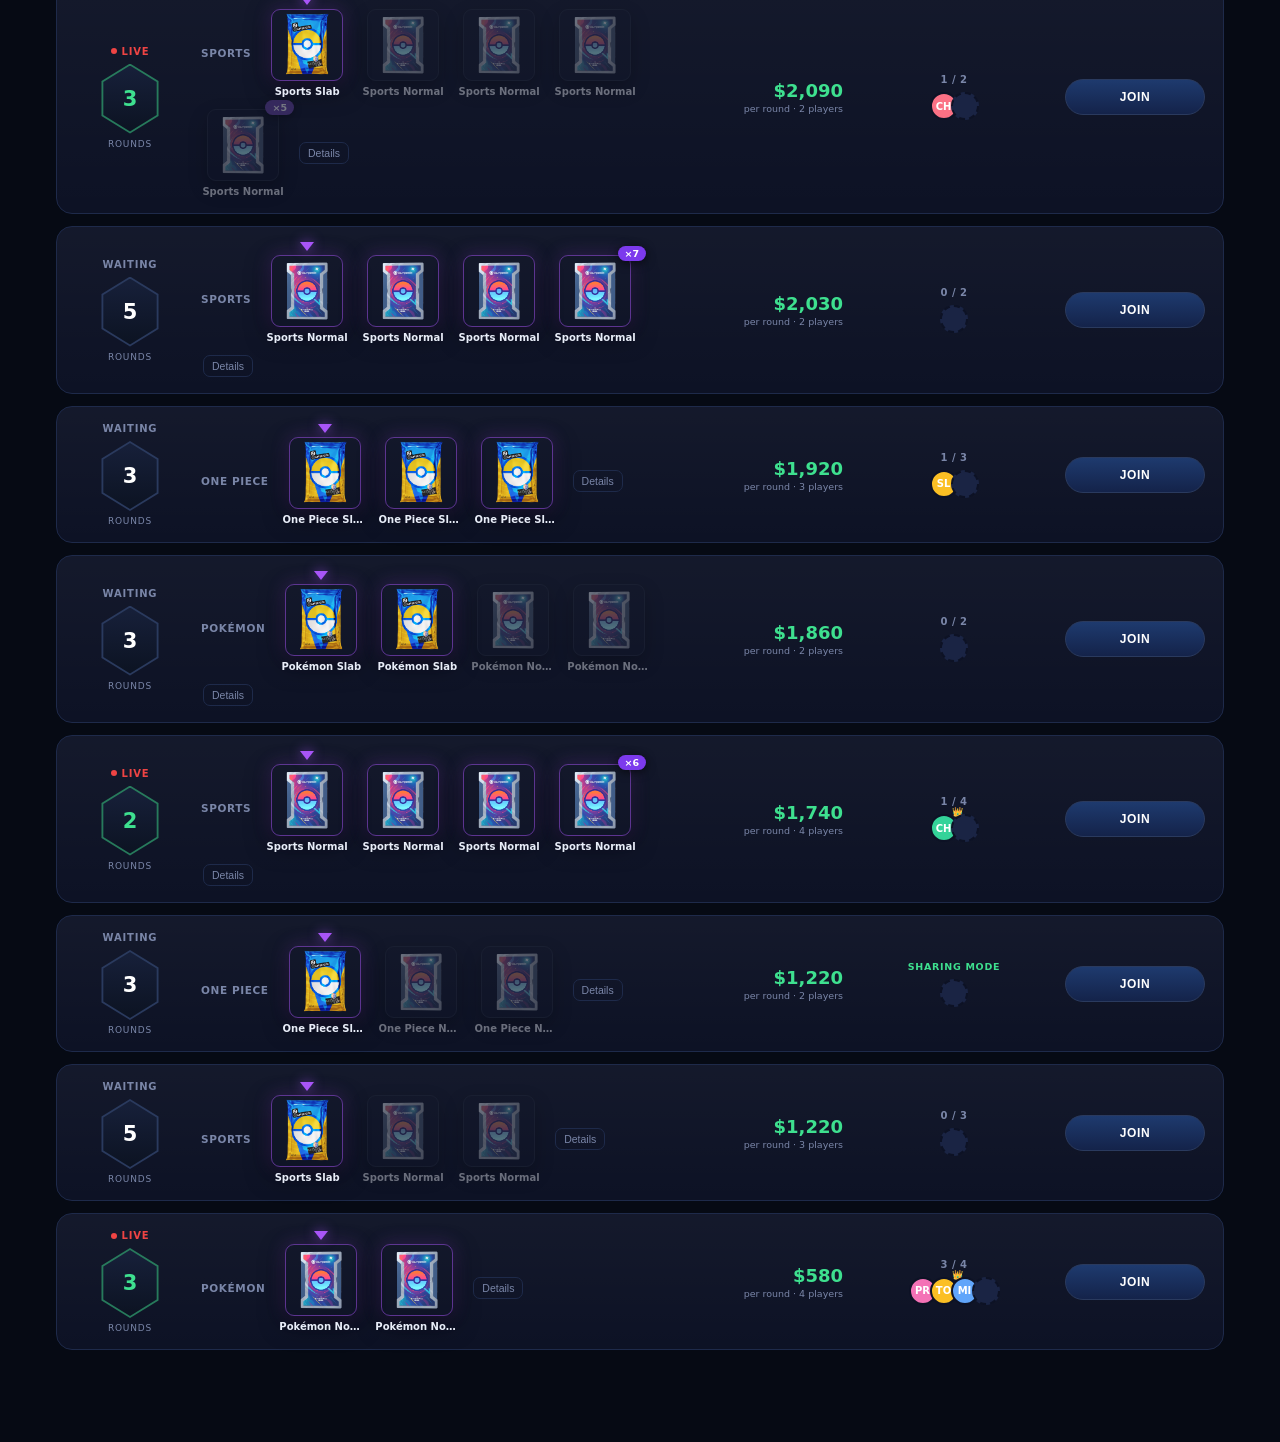
==== commit 8bed95b0: "Add buyback settlement on match wins: sell cards at 90% FMV, kept cards persist to collection" ====
--- a/index.html
+++ b/index.html
@@ -4,7 +4,7 @@
 <meta charset="UTF-8" />
 <meta name="viewport" content="width=device-width, initial-scale=1.0" />
 <title>Pack Battles</title>
-<link rel="stylesheet" href="style.css?v=4" />
+<link rel="stylesheet" href="style.css?v=5" />
 </head>
 <body>
 
@@ -48,6 +48,7 @@
       </div>
       <div style="display:flex;align-items:center;gap:8px;margin-left:auto">
         <span class="bankroll-pill"><span class="bankroll">$1,000</span></span>
+        <button class="collection-pill" id="collectionPill" title="Your collection — cards kept from won battles">🃏<b id="colCount">0</b><span id="colValue">$0</span></button>
         <button class="recharge-btn" id="rechargeBtn" title="Add $1,000 to your bankroll (POC)">+ Recharge</button>
       </div>
     </div>
@@ -146,6 +147,22 @@
 </div>
 
 <!-- ============================================================
+     BUYBACK SETTLEMENT (match win)
+     ============================================================ -->
+<div id="settleOverlay" class="pf-wrap hidden">
+  <div class="pf-panel settle-panel">
+    <h2>🏆 You win the battle!</h2>
+    <p class="settle-sub">Sell your cards back to the site at <b style="color:var(--gold)">90% FMV</b>. Tap a card to keep it instead — kept cards go to your collection.</p>
+    <div class="settle-grid" id="settleGrid"></div>
+    <div class="settle-summary"><span id="settleCount"></span></div>
+    <div class="settle-actions">
+      <button class="btn gold" id="settleCashBtn">💰 Cash Out</button>
+      <button class="btn ghost" id="settleSkip">Back to Lobby</button>
+    </div>
+  </div>
+</div>
+
+<!-- ============================================================
      MATCH END OVERLAY
      ============================================================ -->
 <div id="overlay" class="overlay hidden">
@@ -166,6 +183,18 @@
     <h3 id="detailTitle">Battle details</h3>
     <div id="detailBody"></div>
     <button class="btn ghost" id="detailClose" style="margin-top:14px">Close</button>
+  </div>
+</div>
+
+<!-- ============================================================
+     COLLECTION MODAL
+     ============================================================ -->
+<div id="collectionModal" class="pf-wrap hidden">
+  <div class="pf-panel">
+    <h2>🃏 Your Collection</h2>
+    <p class="pf-note">Cards you kept from won battles · Total FMV: <b id="colTotal">$0</b></p>
+    <div id="collectionList"></div>
+    <button class="btn ghost" id="colClose">Close</button>
   </div>
 </div>
 
@@ -273,6 +302,7 @@
         <li><b>Provably Fair Data</b> (top left) shows the battle seed and each round's digest. Every card is derived from <code style="background:var(--panel-2);border-radius:4px;padding:1px 5px">hash(seed + nonce)</code>, so no outcome can be altered after the fact.</li>
         <li><b>Pace controls</b> — 1× / 2× / Turbo speed, Pause and Sound toggle sit under the arena.</li>
         <li><b>Bankroll matters</b> — your entry is charged every round; if you can't cover the next round, you forfeit the battle.</li>
+        <li><b>Buyback</b> — when you win a battle, sell any of your cards back to the site at 90% FMV before heading back to the lobby. Cards you keep are added to your collection.</li>
       </ul>
     </section>
 
@@ -290,6 +320,6 @@
 <!-- Toast -->
 <div class="toast" id="toast"></div>
 
-<script src="app.js?v=3"></script>
+<script src="app.js?v=4"></script>
 </body>
 </html>
--- a/style.css
+++ b/style.css
@@ -655,6 +655,45 @@
   .pf-table td.digest{font-size:10px}
 }
 
+/* ============================================================
+   BUYBACK SETTLEMENT + COLLECTION
+   ============================================================ */
+.settle-panel{max-width:640px}
+.settle-sub{color:var(--muted);font-size:12.5px;margin:0 0 14px;line-height:1.5}
+.settle-grid{display:grid;grid-template-columns:repeat(auto-fill,minmax(96px,1fr));gap:8px;
+  max-height:min(46vh,380px);overflow-y:auto;padding:2px;margin:0}
+.settle-card{position:relative;background:var(--panel-2);border:1px solid var(--line);border-radius:10px;
+  padding:5px;cursor:pointer;transition:border-color .15s,transform .15s,opacity .15s;user-select:none}
+.settle-card:hover{border-color:var(--line-light);transform:translateY(-1px)}
+.settle-card .sc-art{height:78px;border-radius:6px;overflow:hidden;background:#0b1220;
+  display:flex;align-items:center;justify-content:center;margin-bottom:5px}
+.settle-card .sc-art img{max-width:100%;max-height:100%}
+.settle-card .sc-art .mono{font-weight:900;font-size:24px;color:#fff;text-shadow:0 1px 3px #000}
+.settle-card .sc-name{font-size:10px;font-weight:600;line-height:1.3;height:26px;overflow:hidden;padding:0 2px}
+.settle-card .sc-val{font-size:11px;font-weight:700;color:var(--green);padding:0 2px;margin-top:2px;font-variant-numeric:tabular-nums}
+.settle-card .sc-badge{position:absolute;top:8px;right:8px;font-size:8px;font-weight:800;letter-spacing:.5px;
+  padding:2px 5px;border-radius:6px;background:rgba(62,224,143,.9);color:#06231a}
+.settle-card.kept{opacity:.5}
+.settle-card.kept .sc-badge{background:var(--gold);color:#1a1204}
+.settle-summary{display:flex;justify-content:space-between;align-items:center;gap:10px;margin-top:12px;font-size:12.5px;color:var(--muted)}
+.settle-actions{display:flex;gap:10px;justify-content:center;margin-top:14px}
+.settle-actions .btn.gold{margin:0}
+
+.collection-pill{display:flex;align-items:center;gap:6px;background:linear-gradient(90deg,rgba(56,189,248,.12),var(--panel-2));
+  border:1px solid var(--line-light);border-radius:999px;padding:7px 12px;font-size:12px;color:var(--text);cursor:pointer;transition:.15s}
+.collection-pill:hover{border-color:var(--a)}
+.collection-pill b{font-weight:700;font-variant-numeric:tabular-nums}
+.collection-pill span{color:var(--muted);font-variant-numeric:tabular-nums}
+
+#collectionList{max-height:40vh;overflow-y:auto;margin-top:8px}
+.col-row{display:flex;align-items:center;gap:10px;background:var(--panel-2);border-radius:8px;padding:7px 10px;margin-bottom:6px}
+.col-art{width:34px;height:46px;border-radius:5px;overflow:hidden;background:#0b1220;flex:none;
+  display:flex;align-items:center;justify-content:center}
+.col-art img{max-width:100%;max-height:100%}
+.col-art .mono{font-weight:900;font-size:16px;color:#fff;text-shadow:0 1px 3px #000}
+.col-name{flex:1;font-size:12px;font-weight:600;line-height:1.35;overflow:hidden;text-overflow:ellipsis}
+.col-val{color:var(--green);font-weight:700;font-size:12px;font-variant-numeric:tabular-nums}
+
 /* ---------- TOAST ---------- */
 .toast{position:fixed;bottom:26px;left:50%;transform:translateX(-50%);z-index:90;background:var(--panel-3);
   border:1px solid var(--line-light);border-radius:10px;padding:10px 18px;font-size:13px;font-weight:600;
